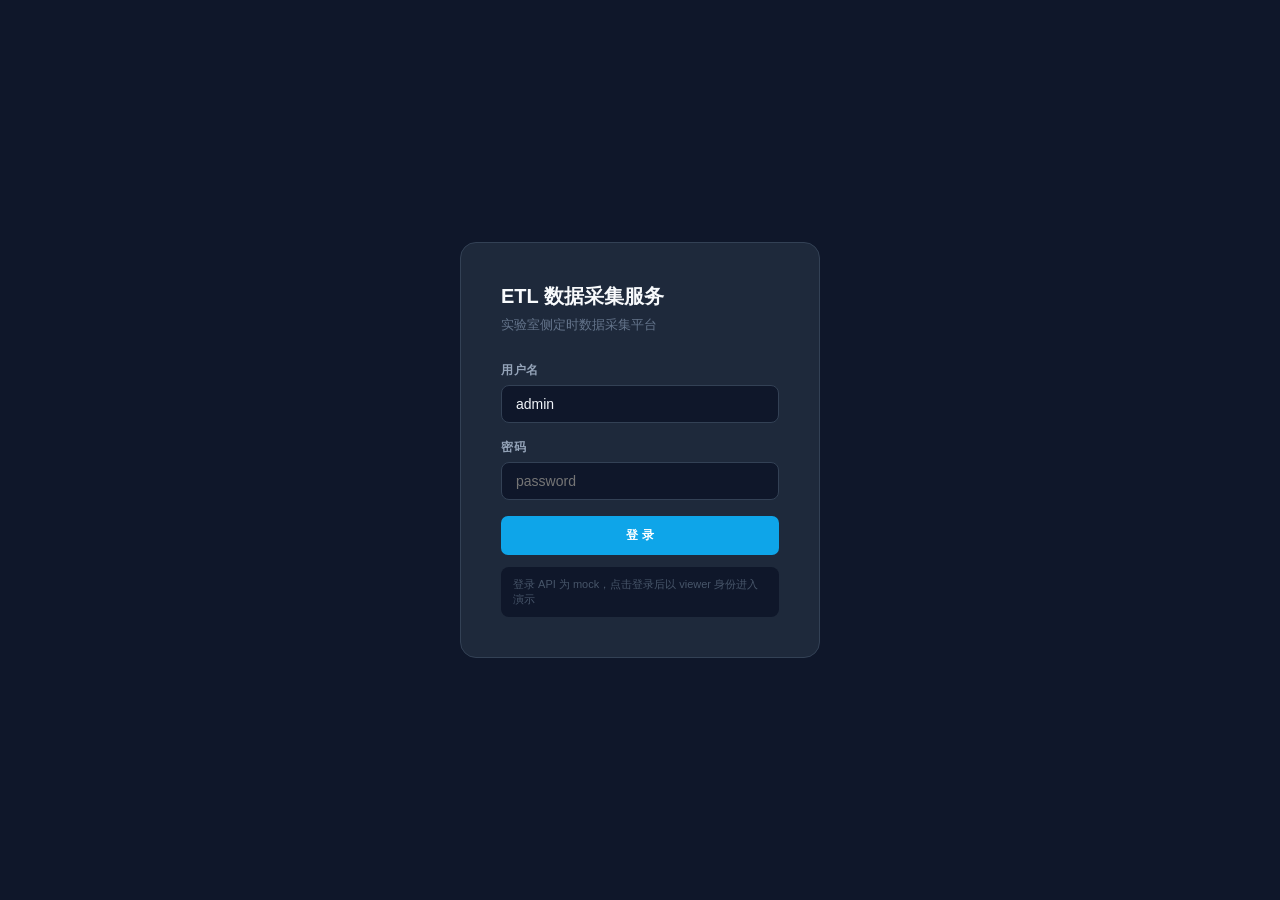
==== etl-service/src/web/static/index.html @ 06c973e4 "feat: TDCS v2.0.0 — 实验室侧定时数据采集服务 - 流式 ETL 管线 (Extract→Transform→Load) - 子进程沙箱隔离清洗代码 - 月分区自动路由 + INSE" ====
<!DOCTYPE html>
<html lang="zh-CN">
<head>
<meta charset="UTF-8"><meta name="viewport" content="width=device-width,initial-scale=1">
<title>ETL 数据采集服务</title>
<style>
*{box-sizing:border-box;margin:0;padding:0}
body{font-family:-apple-system,BlinkMacSystemFont,"Segoe UI",sans-serif;background:#0f172a;color:#e2e8f0;min-height:100vh}
.sidebar{position:fixed;left:0;top:0;bottom:0;width:220px;background:#1e293b;border-right:1px solid #334155;display:flex;flex-direction:column}
.logo{padding:24px 20px 20px;border-bottom:1px solid #334155}
.logo h1{font-size:14px;font-weight:700;color:#f8fafc;line-height:1.4}
.logo p{font-size:11px;color:#64748b;margin-top:3px}
nav{flex:1;padding:12px 0}
nav a{display:flex;align-items:center;gap:10px;padding:10px 20px;font-size:13px;color:#94a3b8;cursor:pointer;transition:all .15s;text-decoration:none;border-left:3px solid transparent}
nav a:hover{color:#f1f5f9;background:#334155}
nav a.active{color:#38bdf8;background:#0f172a;border-left-color:#38bdf8}
.user-info{padding:16px 20px;border-top:1px solid #334155;font-size:12px;color:#64748b}
.user-info strong{color:#94a3b8;display:block}
.main{margin-left:220px;padding:32px}
.page{display:none}.page.active{display:block}
h2{font-size:20px;font-weight:700;color:#f8fafc;margin-bottom:24px}
.card{background:#1e293b;border:1px solid #334155;border-radius:12px;padding:24px;margin-bottom:20px}
.card h3{font-size:12px;font-weight:600;color:#64748b;text-transform:uppercase;letter-spacing:.5px;margin-bottom:16px}
.kpi-row{display:grid;grid-template-columns:repeat(4,1fr);gap:16px;margin-bottom:24px}
.kpi{background:#1e293b;border:1px solid #334155;border-radius:10px;padding:20px;text-align:center}
.kpi .v{font-size:28px;font-weight:800;line-height:1}
.kpi .l{font-size:11px;color:#64748b;margin-top:6px;text-transform:uppercase;letter-spacing:.5px}
.kpi.green .v{color:#34d399}.kpi.blue .v{color:#38bdf8}.kpi.amber .v{color:#fbbf24}.kpi.red .v{color:#f87171}
.badge{display:inline-flex;align-items:center;padding:3px 10px;border-radius:20px;font-size:11px;font-weight:600}
.badge-success{background:#064e3b;color:#34d399}.badge-failed{background:#450a0a;color:#f87171}
.badge-processing{background:#1e3a5f;color:#38bdf8}.badge-pending{background:#1c1917;color:#a8a29e}
table{width:100%;border-collapse:collapse;font-size:13px}
th{text-align:left;padding:10px 14px;color:#64748b;font-size:11px;text-transform:uppercase;letter-spacing:.5px;border-bottom:1px solid #334155}
td{padding:12px 14px;border-bottom:1px solid #1e293b;color:#cbd5e1}
tr:hover td{background:#243044}
.btn{display:inline-flex;align-items:center;gap:6px;padding:7px 14px;border-radius:7px;font-size:12px;font-weight:600;cursor:pointer;border:none;transition:all .15s}
.btn-primary{background:#0ea5e9;color:#fff}.btn-primary:hover{background:#0284c7}
.btn-success{background:#059669;color:#fff}.btn-success:hover{background:#047857}
.btn-warning{background:#d97706;color:#fff}.btn-warning:hover{background:#b45309}
.btn-ghost{background:#334155;color:#94a3b8}.btn-ghost:hover{background:#475569;color:#f1f5f9}
.btn:disabled{opacity:.4;cursor:not-allowed}
.login-wrap{display:flex;align-items:center;justify-content:center;min-height:100vh}
.login-box{background:#1e293b;border:1px solid #334155;border-radius:16px;padding:40px;width:360px}
.login-box h1{font-size:20px;font-weight:700;color:#f8fafc;margin-bottom:6px}
.login-box p{font-size:13px;color:#64748b;margin-bottom:28px}
.field{margin-bottom:16px}
.field label{display:block;font-size:12px;font-weight:600;color:#94a3b8;margin-bottom:6px;text-transform:uppercase;letter-spacing:.5px}
.field input{width:100%;background:#0f172a;border:1px solid #334155;border-radius:8px;padding:10px 14px;color:#f1f5f9;font-size:14px;outline:none;transition:border .15s}
.field input:focus{border-color:#38bdf8}
.toast{position:fixed;bottom:24px;right:24px;background:#1e293b;border:1px solid #334155;border-radius:10px;padding:14px 20px;font-size:13px;color:#f1f5f9;box-shadow:0 8px 32px rgba(0,0,0,.4);transform:translateY(80px);opacity:0;transition:all .3s;z-index:999}
.toast.show{transform:translateY(0);opacity:1}
.toast.ok{border-color:#059669;color:#34d399}.toast.err-t{border-color:#dc2626;color:#f87171}
.dot{width:8px;height:8px;border-radius:50%;display:inline-block;margin-right:6px}
.dot-green{background:#34d399}.dot-red{background:#f87171}
.empty{text-align:center;padding:40px;color:#475569;font-size:13px}
.mi{background:#0f172a;border-radius:8px;padding:14px 16px;display:flex;justify-content:space-between;align-items:center;margin-bottom:8px}
.mi .mk{font-size:12px;color:#64748b}.mi .mv{font-size:14px;font-weight:700;color:#38bdf8}
#app{display:none}
select{background:#0f172a;border:1px solid #334155;color:#e2e8f0;padding:8px 12px;border-radius:7px;font-size:13px}
</style>
</head>
<body>

<div class="login-wrap" id="loginPage">
  <div class="login-box">
    <h1>ETL 数据采集服务</h1>
    <p>实验室侧定时数据采集平台</p>
    <form onsubmit="doLogin();return false;">
    <div class="field"><label>用户名</label><input id="loginUser" value="admin" autocomplete="username"></div>
    <div class="field"><label>密码</label><input id="loginPass" type="password" placeholder="password" autocomplete="current-password"></div>
    <button type="submit" class="btn btn-primary" style="width:100%;justify-content:center;padding:11px;margin-bottom:12px">登 录</button>
    </form>
    <div style="padding:10px 12px;background:#0f172a;border-radius:8px;font-size:11px;color:#475569">登录 API 为 mock，点击登录后以 viewer 身份进入演示</div>
  </div>
</div>

<div id="app">
  <div class="sidebar">
    <div class="logo"><h1>ETL 数据采集服务</h1><p>实验室侧定时采集平台</p></div>
    <nav>
      <a class="active" onclick="nav(this,'dashboard')">📊 仪表盘</a>
      <a onclick="nav(this,'tasks')">⚙️ 任务管理</a>
      <a onclick="nav(this,'files')">📁 文件状态</a>
      <a onclick="nav(this,'quality')">✅ 数据质量</a>
      <a onclick="nav(this,'metrics')">📈 监控指标</a>
      <a onclick="nav(this,'config')">🔧 系统配置</a>
    </nav>
    <div class="user-info">
      <strong id="sidebarUser">—</strong><span id="sidebarRole">—</span><br>
      <a href="#" onclick="logout()" style="color:#ef4444;font-size:11px;text-decoration:none;margin-top:6px;display:inline-block">退出登录</a>
    </div>
  </div>

  <div class="main">
    <div class="page active" id="page-dashboard">
      <h2>仪表盘</h2>
      <div class="kpi-row">
        <div class="kpi blue"><div class="v" id="kpiTasks">—</div><div class="l">任务数</div></div>
        <div class="kpi green"><div class="v" id="kpiSuccess">—</div><div class="l">成功文件</div></div>
        <div class="kpi red"><div class="v" id="kpiFailed">—</div><div class="l">失败文件</div></div>
        <div class="kpi amber"><div class="v" id="kpiRows">—</div><div class="l">总处理行数</div></div>
      </div>
      <div class="card">
        <h3>服务状态 <button class="btn btn-ghost" style="float:right;font-size:11px" onclick="loadDashboard()">↻ 刷新</button></h3>
        <div id="healthStatus" style="font-size:13px;color:#64748b">加载中...</div>
      </div>
      <div class="card">
        <h3>最近处理文件</h3>
        <table><thead><tr><th>文件名</th><th>状态</th><th>行数</th><th>耗时</th><th>时间</th></tr></thead>
        <tbody id="recentFiles"><tr><td colspan="5" class="empty">加载中...</td></tr></tbody></table>
      </div>
    </div>

    <div class="page" id="page-tasks">
      <h2>任务管理 <button class="btn btn-ghost" style="float:right;font-size:11px;margin-top:4px" onclick="loadTasks()">↻ 刷新</button></h2>
      <div id="taskList" class="card"><div class="empty">加载中...</div></div>
    </div>

    <div class="page" id="page-files">
      <h2>文件处理状态</h2>
      <div class="card" style="margin-bottom:16px;padding:16px">
        <div style="display:flex;gap:10px;align-items:center">
          <select id="fileStatusFilter" onchange="loadFiles()">
            <option value="">全部状态</option>
            <option value="SUCCESS">SUCCESS</option>
            <option value="FAILED">FAILED</option>
            <option value="PROCESSING">PROCESSING</option>
            <option value="PENDING">PENDING</option>
          </select>
          <button class="btn btn-ghost" onclick="loadFiles()">↻ 刷新</button>
        </div>
      </div>
      <div class="card">
        <table><thead><tr><th>文件名</th><th>任务</th><th>状态</th><th>行数</th><th>重试</th><th>错误类型</th><th>操作</th></tr></thead>
        <tbody id="fileTable"><tr><td colspan="7" class="empty">加载中...</td></tr></tbody></table>
      </div>
    </div>

    <div class="page" id="page-quality">
      <h2>数据质量</h2>
      <div class="card">
        <h3>按任务查询</h3>
        <div style="display:flex;gap:10px;margin-bottom:16px">
          <select id="qualityTaskSel" style="flex:1"></select>
          <button class="btn btn-primary" onclick="loadQuality()">查询</button>
        </div>
        <div id="qualityResult" class="empty">请选择任务后点击查询</div>
      </div>
    </div>

    <div class="page" id="page-metrics">
      <h2>监控指标 <button class="btn btn-ghost" style="float:right;font-size:11px;margin-top:4px" onclick="loadMetrics()">↻ 刷新</button></h2>
      <div class="card">
        <h3>Prometheus 原始指标</h3>
        <pre id="metricsRaw" style="font-size:11px;color:#64748b;white-space:pre-wrap;max-height:500px;overflow-y:auto;line-height:1.7">加载中...</pre>
      </div>
    </div>

    <div class="page" id="page-config">
      <h2>系统配置</h2>
      <div class="card">
        <h3>当前配置</h3>
        <div id="configInfo" style="margin-bottom:20px">加载中...</div>
        <button class="btn btn-warning" onclick="reloadConfig()" id="reloadBtn">🔄 热重载配置</button>
        <span style="font-size:11px;color:#64748b;margin-left:10px">需要 admin 权限</span>
      </div>
    </div>
  </div>
</div>

<div class="toast" id="toast"></div>

<script>
let token = localStorage.getItem('etl_token') || '';
let currentUser = JSON.parse(localStorage.getItem('etl_user') || 'null');

async function doLogin() {
  const u = document.getElementById('loginUser').value;
  const p = document.getElementById('loginPass').value;
  try {
    const r = await api('POST', '/api/v1/auth/login', {username: u, password: p});
    if (r.token) {
      token = r.token;
      const pl = JSON.parse(atob(token.split('.')[1].replace(/-/g,'+').replace(/_/g,'/')));
      currentUser = {username: pl.username, role: pl.role};
      localStorage.setItem('etl_token', token);
    }
  } catch {}
  if (!currentUser) currentUser = {username: u || 'demo', role: 'viewer'};
  localStorage.setItem('etl_user', JSON.stringify(currentUser));
  enterApp();
}

function enterApp() {
  document.getElementById('loginPage').style.display = 'none';
  document.getElementById('app').style.display = 'block';
  document.getElementById('sidebarUser').textContent = currentUser.username;
  document.getElementById('sidebarRole').textContent = currentUser.role;
  loadDashboard();
}

function logout() {
  token = ''; currentUser = null;
  localStorage.removeItem('etl_token'); localStorage.removeItem('etl_user');
  document.getElementById('app').style.display = 'none';
  document.getElementById('loginPage').style.display = 'flex';
}

async function api(method, path, body) {
  const opts = {method, headers: {'Content-Type': 'application/json'}};
  if (token) opts.headers['Authorization'] = 'Bearer ' + token;
  if (body) opts.body = JSON.stringify(body);
  const r = await fetch(path, opts);
  if (!r.ok) throw new Error(r.status);
  const ct = r.headers.get('content-type') || '';
  return ct.includes('json') ? r.json() : r.text();
}

function nav(el, page) {
  document.querySelectorAll('.page').forEach(p => p.classList.remove('active'));
  document.querySelectorAll('nav a').forEach(a => a.classList.remove('active'));
  document.getElementById('page-' + page).classList.add('active');
  el.classList.add('active');
  ({dashboard: loadDashboard, tasks: loadTasks, files: loadFiles,
    quality: loadQualityInit, metrics: loadMetrics, config: loadConfig})[page]?.();
}

function toast(msg, type) {
  const t = document.getElementById('toast');
  t.textContent = msg;
  t.className = 'toast show ' + (type === 'err' ? 'err-t' : 'ok');
  setTimeout(() => t.classList.remove('show'), 3000);
}

function badge(s) {
  const m = {SUCCESS: 'badge-success', FAILED: 'badge-failed', PROCESSING: 'badge-processing', CLAIMED: 'badge-processing'};
  return '<span class="badge ' + (m[s] || 'badge-pending') + '">' + (s || '—') + '</span>';
}

async function loadDashboard() {
  try {
    await api('GET', '/health');
    document.getElementById('healthStatus').innerHTML = '<span class="dot dot-green"></span>服务运行正常 &nbsp;·&nbsp; ' + new Date().toLocaleTimeString();
  } catch {
    document.getElementById('healthStatus').innerHTML = '<span class="dot dot-red"></span>服务不可达';
  }
  try {
    const t = await api('GET', '/api/v1/tasks');
    document.getElementById('kpiTasks').textContent = t.tasks ? t.tasks.length : '—';
  } catch {}
  try {
    const f = await api('GET', '/api/v1/files');
    const files = f.files || [];
    document.getElementById('kpiSuccess').textContent = files.filter(x => x.status === 'SUCCESS').length;
    document.getElementById('kpiFailed').textContent  = files.filter(x => x.status === 'FAILED').length;
    document.getElementById('kpiRows').textContent    = files.reduce((s, x) => s + (x.row_count || 0), 0).toLocaleString();
    const recent = files.slice().sort((a, b) => new Date(b.created_at) - new Date(a.created_at)).slice(0, 8);
    document.getElementById('recentFiles').innerHTML = recent.length
      ? recent.map(f => '<tr><td style="font-family:monospace;font-size:12px">' + f.file_name + '</td><td>' + badge(f.status) + '</td><td>' + (f.row_count || 0).toLocaleString() + '</td><td>' + (f.processing_time_ms ? f.processing_time_ms + 'ms' : '—') + '</td><td style="color:#64748b;font-size:12px">' + (f.created_at || '—') + '</td></tr>').join('')
      : '<tr><td colspan="5" class="empty">暂无数据</td></tr>';
  } catch {
    ['kpiSuccess', 'kpiFailed', 'kpiRows'].forEach(id => document.getElementById(id).textContent = '—');
  }
}

async function loadTasks() {
  try {
    const data = await api('GET', '/api/v1/tasks');
    const tasks = data.tasks || [];
    document.getElementById('taskList').innerHTML = tasks.length
      ? '<table><thead><tr><th>任务 ID</th><th>名称</th><th>状态</th><th>操作</th></tr></thead><tbody>' +
        tasks.map(t => '<tr><td style="font-family:monospace;color:#38bdf8">' + t.task_id + '</td><td>' + t.name + '</td><td>' +
          (t.enabled ? '<span class="badge badge-success">● 运行中</span>' : '<span class="badge badge-pending">⏸ 已禁用</span>') +
          '</td><td style="display:flex;gap:8px">' +
          '<button class="btn btn-warning" onclick="taskAct(\'' + t.task_id + '\',\'pause\')">暂停</button>' +
          '<button class="btn btn-success" onclick="taskAct(\'' + t.task_id + '\',\'resume\')">恢复</button>' +
          '<button class="btn btn-primary" onclick="taskAct(\'' + t.task_id + '\',\'trigger\')">立即扫描</button>' +
          '</td></tr>').join('') + '</tbody></table>'
      : '<div class="empty">暂无任务</div>';
  } catch {
    document.getElementById('taskList').innerHTML = '<div class="empty">加载失败（需要登录）</div>';
  }
}

async function taskAct(id, action) {
  try { await api('POST', '/api/v1/tasks/' + id + '/' + action); toast(action + ' → ' + id); loadTasks(); }
  catch { toast('操作失败（需要 operator 权限）', 'err'); }
}

async function loadFiles() {
  const s = document.getElementById('fileStatusFilter').value;
  try {
    const data = await api('GET', '/api/v1/files' + (s ? '?status=' + s : ''));
    const files = data.files || [];
    document.getElementById('fileTable').innerHTML = files.length
      ? files.map(f => '<tr><td style="font-family:monospace;font-size:12px">' + f.file_name + '</td><td style="color:#64748b">' + (f.task_id || '—') + '</td><td>' + badge(f.status) + '</td><td>' + (f.row_count || 0).toLocaleString() + '</td><td>' + (f.retry_count || 0) + '</td><td style="color:#f87171;font-size:11px">' + (f.error_type || '—') + '</td><td>' + (f.status === 'FAILED' ? '<button class="btn btn-ghost" onclick="retryFile(' + f.id + ')">重试</button>' : '—') + '</td></tr>').join('')
      : '<tr><td colspan="7" class="empty">暂无数据</td></tr>';
  } catch {
    document.getElementById('fileTable').innerHTML = '<tr><td colspan="7" class="empty">加载失败</td></tr>';
  }
}

async function retryFile(id) {
  try { await api('POST', '/api/v1/files/' + id + '/retry'); toast('已提交重试'); loadFiles(); }
  catch { toast('重试失败（需要 operator 权限）', 'err'); }
}

async function loadQualityInit() {
  try {
    const data = await api('GET', '/api/v1/tasks');
    document.getElementById('qualityTaskSel').innerHTML =
      (data.tasks || []).map(t => '<option value="' + t.task_id + '">' + t.name + ' (' + t.task_id + ')</option>').join('');
  } catch {}
}

async function loadQuality() {
  const id = document.getElementById('qualityTaskSel').value;
  if (!id) return;
  try {
    const data = await api('GET', '/api/v1/quality/' + id);
    const reports = data.reports || [];
    document.getElementById('qualityResult').innerHTML = reports.length
      ? '<table><thead><tr><th>时间</th><th>总行数</th><th>有效行</th><th>错误行</th><th>质量评分</th></tr></thead><tbody>' +
        reports.map(r => '<tr><td>' + (r.batch_time || '—') + '</td><td>' + (r.total_rows || 0) + '</td><td style="color:#34d399">' + (r.valid_rows || 0) + '</td><td style="color:#f87171">' + (r.error_rows || 0) + '</td><td><strong style="color:' + ((r.quality_score || 0) >= 80 ? '#34d399' : '#f87171') + '">' + (r.quality_score || '—') + '</strong></td></tr>').join('') +
        '</tbody></table>'
      : '<div class="empty">暂无质量报告</div>';
  } catch {
    document.getElementById('qualityResult').innerHTML = '<div class="empty">加载失败</div>';
  }
}

async function loadMetrics() {
  try {
    const text = await api('GET', '/metrics');
    document.getElementById('metricsRaw').textContent = text;
  } catch { document.getElementById('metricsRaw').textContent = '加载失败'; }
}

async function loadConfig() {
  try {
    const data = await api('GET', '/api/v1/config/');
    document.getElementById('configInfo').innerHTML =
      Object.entries(data).map(([k, v]) => '<div class="mi"><span class="mk">' + k + '</span><span class="mv">' + v + '</span></div>').join('');
  } catch { document.getElementById('configInfo').innerHTML = '<div class="empty">加载失败（需要登录）</div>'; }
}

async function reloadConfig() {
  const btn = document.getElementById('reloadBtn');
  btn.disabled = true; btn.textContent = '重载中...';
  try { await api('PUT', '/api/v1/config/reload'); toast('配置热重载成功'); loadConfig(); }
  catch { toast('热重载失败（需要 admin 权限）', 'err'); }
  finally { btn.disabled = false; btn.textContent = '🔄 热重载配置'; }
}

if (currentUser) enterApp();
</script>
</body>
</html>
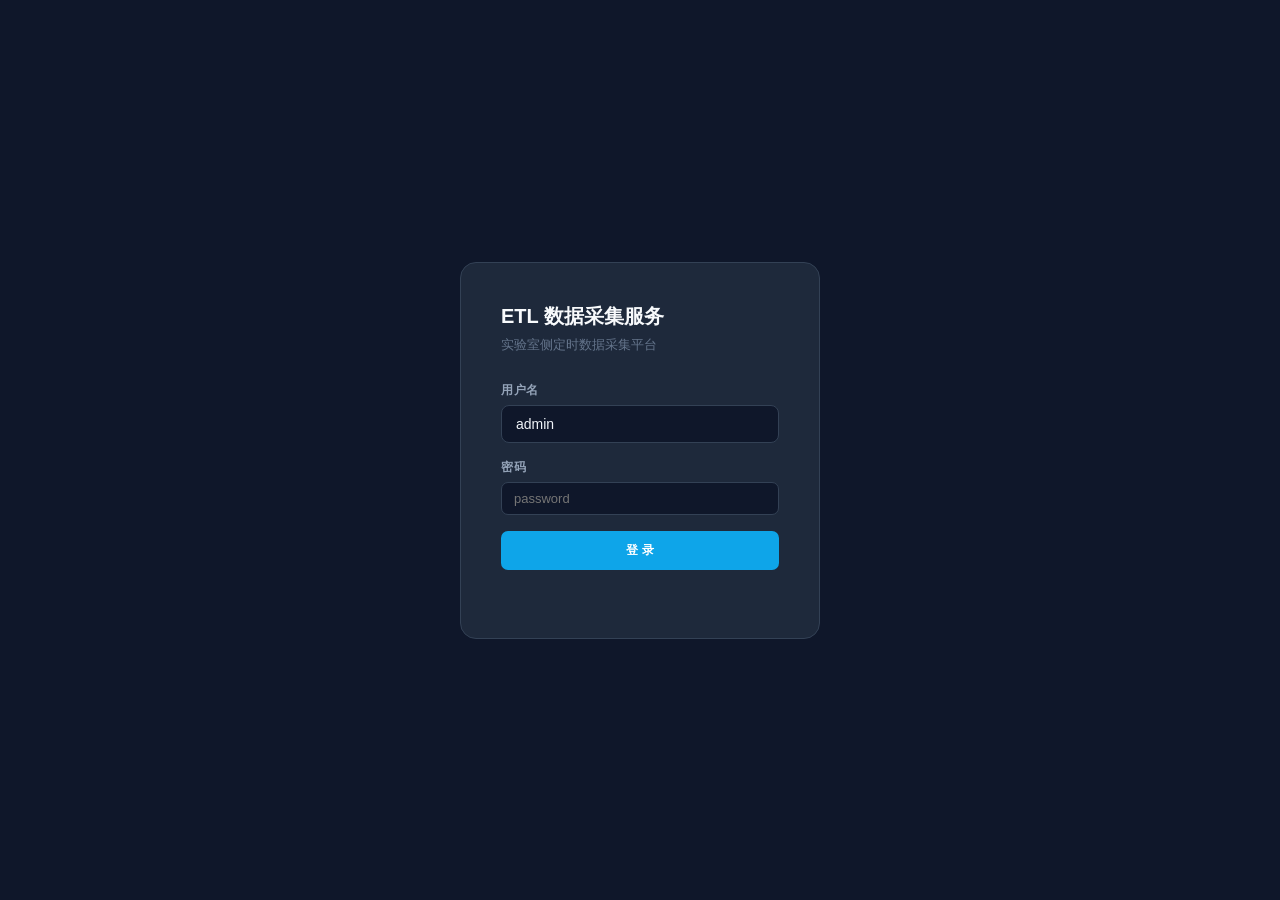
==== commit d6ad948c: "feat: 补全所有缺失功能 P0/P1/P2 P0 空壳修复： - users.py: 用户列表/删除实际操作 DB - quality.py: 从 data_quality_log 读取真实质量数" ====
--- a/etl-service/src/web/static/index.html
+++ b/etl-service/src/web/static/index.html
@@ -6,7 +6,7 @@
 <style>
 *{box-sizing:border-box;margin:0;padding:0}
 body{font-family:-apple-system,BlinkMacSystemFont,"Segoe UI",sans-serif;background:#0f172a;color:#e2e8f0;min-height:100vh}
-.sidebar{position:fixed;left:0;top:0;bottom:0;width:220px;background:#1e293b;border-right:1px solid #334155;display:flex;flex-direction:column}
+.sidebar{position:fixed;left:0;top:0;bottom:0;width:220px;background:#1e293b;border-right:1px solid #334155;display:flex;flex-direction:column;overflow-y:auto}
 .logo{padding:24px 20px 20px;border-bottom:1px solid #334155}
 .logo h1{font-size:14px;font-weight:700;color:#f8fafc;line-height:1.4}
 .logo p{font-size:11px;color:#64748b;margin-top:3px}
@@ -14,6 +14,7 @@
 nav a{display:flex;align-items:center;gap:10px;padding:10px 20px;font-size:13px;color:#94a3b8;cursor:pointer;transition:all .15s;text-decoration:none;border-left:3px solid transparent}
 nav a:hover{color:#f1f5f9;background:#334155}
 nav a.active{color:#38bdf8;background:#0f172a;border-left-color:#38bdf8}
+.nav-section{padding:6px 20px 2px;font-size:10px;color:#475569;text-transform:uppercase;letter-spacing:.8px;margin-top:8px}
 .user-info{padding:16px 20px;border-top:1px solid #334155;font-size:12px;color:#64748b}
 .user-info strong{color:#94a3b8;display:block}
 .main{margin-left:220px;padding:32px}
@@ -25,10 +26,11 @@
 .kpi{background:#1e293b;border:1px solid #334155;border-radius:10px;padding:20px;text-align:center}
 .kpi .v{font-size:28px;font-weight:800;line-height:1}
 .kpi .l{font-size:11px;color:#64748b;margin-top:6px;text-transform:uppercase;letter-spacing:.5px}
-.kpi.green .v{color:#34d399}.kpi.blue .v{color:#38bdf8}.kpi.amber .v{color:#fbbf24}.kpi.red .v{color:#f87171}
+.kpi.green .v{color:#34d399}.kpi.blue .v{color:#38bdf8}.kpi.amber .v{color:#fbbf24}.kpi.red .v{color:#f87171}.kpi.purple .v{color:#a78bfa}
 .badge{display:inline-flex;align-items:center;padding:3px 10px;border-radius:20px;font-size:11px;font-weight:600}
 .badge-success{background:#064e3b;color:#34d399}.badge-failed{background:#450a0a;color:#f87171}
 .badge-processing{background:#1e3a5f;color:#38bdf8}.badge-pending{background:#1c1917;color:#a8a29e}
+.badge-admin{background:#3b0764;color:#c084fc}.badge-operator{background:#172554;color:#60a5fa}.badge-viewer{background:#1c1917;color:#a8a29e}
 table{width:100%;border-collapse:collapse;font-size:13px}
 th{text-align:left;padding:10px 14px;color:#64748b;font-size:11px;text-transform:uppercase;letter-spacing:.5px;border-bottom:1px solid #334155}
 td{padding:12px 14px;border-bottom:1px solid #1e293b;color:#cbd5e1}
@@ -37,6 +39,7 @@
 .btn-primary{background:#0ea5e9;color:#fff}.btn-primary:hover{background:#0284c7}
 .btn-success{background:#059669;color:#fff}.btn-success:hover{background:#047857}
 .btn-warning{background:#d97706;color:#fff}.btn-warning:hover{background:#b45309}
+.btn-danger{background:#dc2626;color:#fff}.btn-danger:hover{background:#b91c1c}
 .btn-ghost{background:#334155;color:#94a3b8}.btn-ghost:hover{background:#475569;color:#f1f5f9}
 .btn:disabled{opacity:.4;cursor:not-allowed}
 .login-wrap{display:flex;align-items:center;justify-content:center;min-height:100vh}
@@ -45,22 +48,32 @@
 .login-box p{font-size:13px;color:#64748b;margin-bottom:28px}
 .field{margin-bottom:16px}
 .field label{display:block;font-size:12px;font-weight:600;color:#94a3b8;margin-bottom:6px;text-transform:uppercase;letter-spacing:.5px}
-.field input{width:100%;background:#0f172a;border:1px solid #334155;border-radius:8px;padding:10px 14px;color:#f1f5f9;font-size:14px;outline:none;transition:border .15s}
-.field input:focus{border-color:#38bdf8}
+.field input,.field select{width:100%;background:#0f172a;border:1px solid #334155;border-radius:8px;padding:10px 14px;color:#f1f5f9;font-size:14px;outline:none;transition:border .15s}
+.field input:focus,.field select:focus{border-color:#38bdf8}
+.modal-overlay{display:none;position:fixed;inset:0;background:rgba(0,0,0,.6);z-index:100;align-items:center;justify-content:center}
+.modal-overlay.show{display:flex}
+.modal{background:#1e293b;border:1px solid #334155;border-radius:14px;padding:32px;width:440px;max-width:95vw}
+.modal h3{font-size:16px;font-weight:700;color:#f8fafc;margin-bottom:20px}
+.modal-actions{display:flex;gap:10px;justify-content:flex-end;margin-top:24px}
 .toast{position:fixed;bottom:24px;right:24px;background:#1e293b;border:1px solid #334155;border-radius:10px;padding:14px 20px;font-size:13px;color:#f1f5f9;box-shadow:0 8px 32px rgba(0,0,0,.4);transform:translateY(80px);opacity:0;transition:all .3s;z-index:999}
 .toast.show{transform:translateY(0);opacity:1}
 .toast.ok{border-color:#059669;color:#34d399}.toast.err-t{border-color:#dc2626;color:#f87171}
 .dot{width:8px;height:8px;border-radius:50%;display:inline-block;margin-right:6px}
-.dot-green{background:#34d399}.dot-red{background:#f87171}
+.dot-green{background:#34d399}.dot-red{background:#f87171}.dot-amber{background:#fbbf24}
 .empty{text-align:center;padding:40px;color:#475569;font-size:13px}
-.mi{background:#0f172a;border-radius:8px;padding:14px 16px;display:flex;justify-content:space-between;align-items:center;margin-bottom:8px}
-.mi .mk{font-size:12px;color:#64748b}.mi .mv{font-size:14px;font-weight:700;color:#38bdf8}
+.mi{background:#0f172a;border-radius:8px;padding:12px 16px;display:flex;justify-content:space-between;align-items:center;margin-bottom:8px}
+.mi .mk{font-size:12px;color:#64748b}.mi .mv{font-size:13px;font-weight:700;color:#38bdf8;font-family:monospace}
 #app{display:none}
 select{background:#0f172a;border:1px solid #334155;color:#e2e8f0;padding:8px 12px;border-radius:7px;font-size:13px}
+input[type=text],input[type=password]{background:#0f172a;border:1px solid #334155;color:#e2e8f0;padding:8px 12px;border-radius:7px;font-size:13px}
+.score-high{color:#34d399;font-weight:700}.score-mid{color:#fbbf24;font-weight:700}.score-low{color:#f87171;font-weight:700}
+.tag{display:inline-flex;padding:2px 8px;border-radius:4px;font-size:11px;background:#334155;color:#94a3b8;margin:1px}
+.toolbar{display:flex;gap:10px;align-items:center;flex-wrap:wrap;margin-bottom:16px}
 </style>
 </head>
 <body>
 
+<!-- ── 登录页 ── -->
 <div class="login-wrap" id="loginPage">
   <div class="login-box">
     <h1>ETL 数据采集服务</h1>
@@ -70,56 +83,78 @@
     <div class="field"><label>密码</label><input id="loginPass" type="password" placeholder="password" autocomplete="current-password"></div>
     <button type="submit" class="btn btn-primary" style="width:100%;justify-content:center;padding:11px;margin-bottom:12px">登 录</button>
     </form>
-    <div style="padding:10px 12px;background:#0f172a;border-radius:8px;font-size:11px;color:#475569">登录 API 为 mock，点击登录后以 viewer 身份进入演示</div>
+    <div id="loginErr" style="color:#f87171;font-size:12px;min-height:16px;text-align:center"></div>
   </div>
 </div>
 
+<!-- ── 主应用 ── -->
 <div id="app">
   <div class="sidebar">
     <div class="logo"><h1>ETL 数据采集服务</h1><p>实验室侧定时采集平台</p></div>
     <nav>
+      <div class="nav-section">监控</div>
       <a class="active" onclick="nav(this,'dashboard')">📊 仪表盘</a>
+      <a onclick="nav(this,'quality')">✅ 数据质量</a>
+      <a onclick="nav(this,'metrics')">📈 监控指标</a>
+      <div class="nav-section">管理</div>
       <a onclick="nav(this,'tasks')">⚙️ 任务管理</a>
       <a onclick="nav(this,'files')">📁 文件状态</a>
-      <a onclick="nav(this,'quality')">✅ 数据质量</a>
-      <a onclick="nav(this,'metrics')">📈 监控指标</a>
+      <a onclick="nav(this,'monthly')">🗂️ 月表管理</a>
+      <div class="nav-section">工具</div>
+      <a onclick="nav(this,'cleaner')">🧹 清洗工作台</a>
+      <div class="nav-section">系统</div>
       <a onclick="nav(this,'config')">🔧 系统配置</a>
+      <a onclick="nav(this,'users')" id="navUsers" style="display:none">👥 用户管理</a>
+      <a onclick="nav(this,'audit')" id="navAudit" style="display:none">📋 审计日志</a>
     </nav>
     <div class="user-info">
-      <strong id="sidebarUser">—</strong><span id="sidebarRole">—</span><br>
-      <a href="#" onclick="logout()" style="color:#ef4444;font-size:11px;text-decoration:none;margin-top:6px;display:inline-block">退出登录</a>
+      <strong id="sidebarUser">—</strong>
+      <span id="sidebarRole">—</span><br>
+      <a href="#" onclick="openPwdModal()" style="color:#60a5fa;font-size:11px;text-decoration:none;margin-top:6px;display:inline-block">修改密码</a>
+      &nbsp;·&nbsp;
+      <a href="#" onclick="logout()" style="color:#ef4444;font-size:11px;text-decoration:none">退出</a>
     </div>
   </div>
 
   <div class="main">
+
+    <!-- 仪表盘 -->
     <div class="page active" id="page-dashboard">
-      <h2>仪表盘</h2>
+      <h2>仪表盘 <button class="btn btn-ghost" style="float:right;font-size:11px;margin-top:4px" onclick="loadDashboard()">↻ 刷新</button></h2>
       <div class="kpi-row">
-        <div class="kpi blue"><div class="v" id="kpiTasks">—</div><div class="l">任务数</div></div>
+        <div class="kpi blue"><div class="v" id="kpiTasks">—</div><div class="l">启用任务</div></div>
         <div class="kpi green"><div class="v" id="kpiSuccess">—</div><div class="l">成功文件</div></div>
         <div class="kpi red"><div class="v" id="kpiFailed">—</div><div class="l">失败文件</div></div>
-        <div class="kpi amber"><div class="v" id="kpiRows">—</div><div class="l">总处理行数</div></div>
-      </div>
-      <div class="card">
-        <h3>服务状态 <button class="btn btn-ghost" style="float:right;font-size:11px" onclick="loadDashboard()">↻ 刷新</button></h3>
-        <div id="healthStatus" style="font-size:13px;color:#64748b">加载中...</div>
+        <div class="kpi amber"><div class="v" id="kpiRows">—</div><div class="l">成功行数</div></div>
+      </div>
+      <div style="display:grid;grid-template-columns:1fr 1fr;gap:20px;margin-bottom:20px">
+        <div class="card">
+          <h3>服务状态</h3>
+          <div id="healthStatus" style="font-size:13px;color:#64748b">加载中...</div>
+        </div>
+        <div class="card">
+          <h3>队列 / Worker</h3>
+          <div id="workerStatus" style="font-size:13px;color:#64748b">加载中...</div>
+        </div>
       </div>
       <div class="card">
         <h3>最近处理文件</h3>
-        <table><thead><tr><th>文件名</th><th>状态</th><th>行数</th><th>耗时</th><th>时间</th></tr></thead>
-        <tbody id="recentFiles"><tr><td colspan="5" class="empty">加载中...</td></tr></tbody></table>
-      </div>
-    </div>
-
+        <table><thead><tr><th>文件名</th><th>任务</th><th>状态</th><th>行数</th><th>耗时</th><th>时间</th></tr></thead>
+        <tbody id="recentFiles"><tr><td colspan="6" class="empty">加载中...</td></tr></tbody></table>
+      </div>
+    </div>
+
+    <!-- 任务管理 -->
     <div class="page" id="page-tasks">
       <h2>任务管理 <button class="btn btn-ghost" style="float:right;font-size:11px;margin-top:4px" onclick="loadTasks()">↻ 刷新</button></h2>
       <div id="taskList" class="card"><div class="empty">加载中...</div></div>
     </div>
 
+    <!-- 文件状态 -->
     <div class="page" id="page-files">
       <h2>文件处理状态</h2>
       <div class="card" style="margin-bottom:16px;padding:16px">
-        <div style="display:flex;gap:10px;align-items:center">
+        <div class="toolbar">
           <select id="fileStatusFilter" onchange="loadFiles()">
             <option value="">全部状态</option>
             <option value="SUCCESS">SUCCESS</option>
@@ -127,15 +162,18 @@
             <option value="PROCESSING">PROCESSING</option>
             <option value="PENDING">PENDING</option>
           </select>
+          <select id="fileTaskFilter" onchange="loadFiles()"><option value="">全部任务</option></select>
           <button class="btn btn-ghost" onclick="loadFiles()">↻ 刷新</button>
         </div>
       </div>
       <div class="card">
-        <table><thead><tr><th>文件名</th><th>任务</th><th>状态</th><th>行数</th><th>重试</th><th>错误类型</th><th>操作</th></tr></thead>
-        <tbody id="fileTable"><tr><td colspan="7" class="empty">加载中...</td></tr></tbody></table>
-      </div>
-    </div>
-
+        <table><thead><tr><th>文件名</th><th>任务</th><th>状态</th><th>行数</th><th>重试</th><th>错误类型</th><th>时间</th><th>操作</th></tr></thead>
+        <tbody id="fileTable"><tr><td colspan="8" class="empty">加载中...</td></tr></tbody></table>
+        <div id="filePager" style="margin-top:16px;display:flex;gap:8px;justify-content:flex-end;align-items:center;font-size:12px;color:#64748b"></div>
+      </div>
+    </div>
+
+    <!-- 数据质量 -->
     <div class="page" id="page-quality">
       <h2>数据质量</h2>
       <div class="card">
@@ -143,11 +181,13 @@
         <div style="display:flex;gap:10px;margin-bottom:16px">
           <select id="qualityTaskSel" style="flex:1"></select>
           <button class="btn btn-primary" onclick="loadQuality()">查询</button>
+          <button class="btn btn-ghost" onclick="loadQualityTrend()">趋势</button>
         </div>
         <div id="qualityResult" class="empty">请选择任务后点击查询</div>
       </div>
     </div>
 
+    <!-- 监控指标 -->
     <div class="page" id="page-metrics">
       <h2>监控指标 <button class="btn btn-ghost" style="float:right;font-size:11px;margin-top:4px" onclick="loadMetrics()">↻ 刷新</button></h2>
       <div class="card">
@@ -156,15 +196,184 @@
       </div>
     </div>
 
+    <!-- 月表管理 -->
+    <div class="page" id="page-monthly">
+      <h2>月表管理</h2>
+      <div class="card" style="margin-bottom:16px;padding:16px">
+        <div class="toolbar">
+          <select id="monthlyTaskFilter" onchange="loadMonthly()"><option value="">全部任务</option></select>
+          <button class="btn btn-ghost" onclick="loadMonthly()">↻ 刷新</button>
+          <button class="btn btn-warning" id="monthlyRunBtn" onclick="runMonthlyLifecycle()">▶ 手动触发生命周期</button>
+          <span style="font-size:11px;color:#475569">需要 admin 权限</span>
+        </div>
+      </div>
+      <div class="card">
+        <table><thead><tr><th>表名</th><th>任务</th><th>年月</th><th>状态</th><th>行数</th><th>创建时间</th><th>归档时间</th></tr></thead>
+        <tbody id="monthlyTable"><tr><td colspan="7" class="empty">加载中...</td></tr></tbody></table>
+      </div>
+    </div>
+
+    <!-- 系统配置 -->
     <div class="page" id="page-config">
       <h2>系统配置</h2>
       <div class="card">
-        <h3>当前配置</h3>
+        <h3>运行时配置</h3>
         <div id="configInfo" style="margin-bottom:20px">加载中...</div>
         <button class="btn btn-warning" onclick="reloadConfig()" id="reloadBtn">🔄 热重载配置</button>
         <span style="font-size:11px;color:#64748b;margin-left:10px">需要 admin 权限</span>
       </div>
     </div>
+
+    <!-- 用户管理 (admin only) -->
+    <div class="page" id="page-users">
+      <h2>用户管理
+        <button class="btn btn-primary" style="float:right;margin-top:-4px" onclick="openCreateUser()">+ 新建用户</button>
+      </h2>
+      <div class="card">
+        <table><thead><tr><th>ID</th><th>用户名</th><th>角色</th><th>状态</th><th>最后登录</th><th>创建时间</th><th>操作</th></tr></thead>
+        <tbody id="userTable"><tr><td colspan="7" class="empty">加载中...</td></tr></tbody></table>
+      </div>
+    </div>
+
+    <!-- 审计日志 (admin only) -->
+    <div class="page" id="page-audit">
+      <h2>审计日志</h2>
+      <div class="card" style="margin-bottom:16px;padding:16px">
+        <div class="toolbar">
+          <input type="text" id="auditUser" placeholder="用户名" style="width:140px">
+          <input type="text" id="auditAction" placeholder="操作关键词" style="width:160px">
+          <button class="btn btn-primary" onclick="loadAudit(1)">查询</button>
+          <button class="btn btn-ghost" onclick="document.getElementById('auditUser').value='';document.getElementById('auditAction').value='';loadAudit(1)">清空</button>
+        </div>
+      </div>
+      <div class="card">
+        <table><thead><tr><th>时间</th><th>用户</th><th>IP</th><th>操作</th><th>目标</th><th>详情</th></tr></thead>
+        <tbody id="auditTable"><tr><td colspan="6" class="empty">加载中...</td></tr></tbody></table>
+        <div id="auditPager" style="margin-top:16px;display:flex;gap:8px;justify-content:flex-end;align-items:center;font-size:12px;color:#64748b"></div>
+      </div>
+    </div>
+
+    <!-- 清洗工作台 -->
+    <div class="page" id="page-cleaner">
+      <h2>🧹 清洗工作台
+        <button class="btn btn-ghost" style="float:right;font-size:11px;margin-top:4px" onclick="loadCleanerTemplates()">↻ 刷新模板</button>
+      </h2>
+      <div style="display:grid;grid-template-columns:1fr 1fr;gap:20px;margin-bottom:20px">
+        <div>
+          <div class="card" style="margin-bottom:16px">
+            <h3>① 上传数据文件</h3>
+            <div id="dropZone" onclick="document.getElementById('cleanerFile').click()"
+              style="border:2px dashed #334155;border-radius:10px;padding:32px;text-align:center;cursor:pointer;transition:border .2s;margin-bottom:12px"
+              ondragover="event.preventDefault();this.style.borderColor='#38bdf8'"
+              ondragleave="this.style.borderColor='#334155'"
+              ondrop="handleFileDrop(event)">
+              <div style="font-size:28px;margin-bottom:8px">📂</div>
+              <div style="color:#94a3b8;font-size:13px">点击或拖拽上传 CSV / Excel</div>
+              <div style="color:#475569;font-size:11px;margin-top:4px">最大 20MB</div>
+            </div>
+            <input type="file" id="cleanerFile" accept=".csv,.xlsx,.xls" style="display:none" onchange="onFileSelected(this)">
+            <div id="fileInfo" style="font-size:12px;color:#64748b;min-height:18px"></div>
+          </div>
+          <div class="card">
+            <h3>② 选择清洗模板 <span id="templateCount" style="font-weight:400;color:#475569;text-transform:none;letter-spacing:0"></span></h3>
+            <select id="templateSelect" style="width:100%;margin-bottom:12px" onchange="onTemplateSelected()">
+              <option value="">— 请选择模板 —</option>
+            </select>
+            <div id="templateDesc" style="font-size:12px;color:#64748b;min-height:32px;padding:8px 0"></div>
+            <button class="btn btn-primary" style="width:100%;justify-content:center;padding:11px;font-size:14px"
+              id="runBtn" onclick="runCleaner()" disabled>▶ 运行清洗</button>
+          </div>
+        </div>
+        <div class="card" style="display:flex;flex-direction:column">
+          <h3>模板详情
+            <button id="srcToggleBtn" class="btn btn-ghost" style="float:right;font-size:11px" onclick="toggleSource()" disabled>查看源码</button>
+          </h3>
+          <div id="templateDetail" style="flex:1;font-size:13px;color:#64748b">请在左侧选择模板</div>
+          <pre id="templateSource" style="display:none;font-size:11px;color:#94a3b8;background:#0f172a;border-radius:8px;padding:14px;overflow:auto;max-height:320px;line-height:1.6"></pre>
+        </div>
+      </div>
+      <div id="cleanerResult" style="display:none">
+        <div class="card" style="margin-bottom:0">
+          <h3>③ 清洗结果
+            <button id="downloadBtn" class="btn btn-success" style="float:right;font-size:11px" onclick="downloadResult()" disabled>⬇ 下载完整 CSV</button>
+          </h3>
+          <div id="resultSummary" style="display:flex;gap:24px;margin-bottom:16px;flex-wrap:wrap"></div>
+          <div style="overflow-x:auto">
+            <table id="previewTable" style="min-width:600px">
+              <thead id="previewHead"></thead>
+              <tbody id="previewBody"></tbody>
+            </table>
+          </div>
+          <div id="previewNote" style="font-size:11px;color:#475569;margin-top:10px;text-align:right"></div>
+        </div>
+      </div>
+    </div>
+
+  </div><!-- .main -->
+</div><!-- #app -->
+
+<!-- ── 弹窗：修改密码 ── -->
+<div class="modal-overlay" id="pwdModal">
+  <div class="modal">
+    <h3>修改密码</h3>
+    <div class="field"><label>旧密码</label><input type="password" id="pwdOld" placeholder="当前密码"></div>
+    <div class="field"><label>新密码</label><input type="password" id="pwdNew" placeholder="至少 6 位"></div>
+    <div class="field"><label>确认新密码</label><input type="password" id="pwdConfirm" placeholder="再次输入新密码"></div>
+    <div class="modal-actions">
+      <button class="btn btn-ghost" onclick="closeModal('pwdModal')">取消</button>
+      <button class="btn btn-primary" onclick="submitPwd()">确认修改</button>
+    </div>
+  </div>
+</div>
+
+<!-- ── 弹窗：创建用户 ── -->
+<div class="modal-overlay" id="createUserModal">
+  <div class="modal">
+    <h3>创建用户</h3>
+    <div class="field"><label>用户名</label><input type="text" id="newUsername" placeholder="3-50 字符"></div>
+    <div class="field"><label>密码</label><input type="password" id="newPassword" placeholder="至少 6 位"></div>
+    <div class="field"><label>角色</label>
+      <select id="newRole" style="width:100%;padding:10px 14px;font-size:14px">
+        <option value="viewer">viewer — 只读</option>
+        <option value="operator">operator — 操作</option>
+        <option value="admin">admin — 管理员</option>
+      </select>
+    </div>
+    <div class="modal-actions">
+      <button class="btn btn-ghost" onclick="closeModal('createUserModal')">取消</button>
+      <button class="btn btn-primary" onclick="submitCreateUser()">创建</button>
+    </div>
+  </div>
+</div>
+
+<!-- ── 弹窗：修改角色 ── -->
+<div class="modal-overlay" id="roleModal">
+  <div class="modal">
+    <h3>修改角色</h3>
+    <div style="margin-bottom:16px;color:#94a3b8;font-size:13px">用户：<strong id="roleModalUser" style="color:#38bdf8"></strong></div>
+    <input type="hidden" id="roleModalId">
+    <div class="field"><label>新角色</label>
+      <select id="roleModalRole" style="width:100%;padding:10px 14px;font-size:14px">
+        <option value="viewer">viewer — 只读</option>
+        <option value="operator">operator — 操作</option>
+        <option value="admin">admin — 管理员</option>
+      </select>
+    </div>
+    <div class="modal-actions">
+      <button class="btn btn-ghost" onclick="closeModal('roleModal')">取消</button>
+      <button class="btn btn-primary" onclick="submitChangeRole()">确认</button>
+    </div>
+  </div>
+</div>
+
+<!-- ── 文件详情弹窗 ── -->
+<div class="modal-overlay" id="fileDetailModal">
+  <div class="modal" style="width:560px">
+    <h3>文件详情</h3>
+    <div id="fileDetailContent" style="font-size:13px"></div>
+    <div class="modal-actions">
+      <button class="btn btn-ghost" onclick="closeModal('fileDetailModal')">关闭</button>
+    </div>
   </div>
 </div>
 
@@ -173,22 +382,31 @@
 <script>
 let token = localStorage.getItem('etl_token') || '';
 let currentUser = JSON.parse(localStorage.getItem('etl_user') || 'null');
+let _filePage = 1, _auditPage = 1;
+
+// ─── 核心工具 ──────────────────────────────────────────────────────────────
 
 async function doLogin() {
-  const u = document.getElementById('loginUser').value;
+  const u = document.getElementById('loginUser').value.trim();
   const p = document.getElementById('loginPass').value;
-  try {
-    const r = await api('POST', '/api/v1/auth/login', {username: u, password: p});
-    if (r.token) {
-      token = r.token;
-      const pl = JSON.parse(atob(token.split('.')[1].replace(/-/g,'+').replace(/_/g,'/')));
-      currentUser = {username: pl.username, role: pl.role};
-      localStorage.setItem('etl_token', token);
-    }
-  } catch {}
-  if (!currentUser) currentUser = {username: u || 'demo', role: 'viewer'};
-  localStorage.setItem('etl_user', JSON.stringify(currentUser));
-  enterApp();
+  document.getElementById('loginErr').textContent = '';
+  try {
+    const r = await fetch('/api/v1/auth/login', {
+      method: 'POST',
+      headers: {'Content-Type':'application/json'},
+      body: JSON.stringify({username: u, password: p})
+    });
+    const data = await r.json();
+    if (!r.ok) { document.getElementById('loginErr').textContent = data.error || '登录失败'; return; }
+    token = data.token;
+    const pl = JSON.parse(atob(token.split('.')[1].replace(/-/g,'+').replace(/_/g,'/')));
+    currentUser = {id: pl.sub, username: pl.username, role: pl.role};
+    localStorage.setItem('etl_token', token);
+    localStorage.setItem('etl_user', JSON.stringify(currentUser));
+    enterApp();
+  } catch(e) {
+    document.getElementById('loginErr').textContent = '网络错误：' + e.message;
+  }
 }
 
 function enterApp() {
@@ -196,7 +414,21 @@
   document.getElementById('app').style.display = 'block';
   document.getElementById('sidebarUser').textContent = currentUser.username;
   document.getElementById('sidebarRole').textContent = currentUser.role;
+  // admin-only 菜单
+  if (currentUser.role === 'admin') {
+    document.getElementById('navUsers').style.display = '';
+    document.getElementById('navAudit').style.display = '';
+  }
   loadDashboard();
+  // 预填文件任务过滤器
+  api('GET', '/api/v1/tasks/').then(d => {
+    const sel = document.getElementById('fileTaskFilter');
+    const msel = document.getElementById('monthlyTaskFilter');
+    (d.tasks || []).forEach(t => {
+      sel.innerHTML += `<option value="${t.task_id}">${t.name}</option>`;
+      msel.innerHTML += `<option value="${t.task_id}">${t.name}</option>`;
+    });
+  }).catch(()=>{});
 }
 
 function logout() {
@@ -204,6 +436,8 @@
   localStorage.removeItem('etl_token'); localStorage.removeItem('etl_user');
   document.getElementById('app').style.display = 'none';
   document.getElementById('loginPage').style.display = 'flex';
+  document.getElementById('navUsers').style.display = 'none';
+  document.getElementById('navAudit').style.display = 'none';
 }
 
 async function api(method, path, body) {
@@ -211,7 +445,8 @@
   if (token) opts.headers['Authorization'] = 'Bearer ' + token;
   if (body) opts.body = JSON.stringify(body);
   const r = await fetch(path, opts);
-  if (!r.ok) throw new Error(r.status);
+  if (r.status === 401) { logout(); throw new Error('401'); }
+  if (!r.ok) { const e = await r.json().catch(()=>({error:r.status})); throw new Error(e.error || r.status); }
   const ct = r.headers.get('content-type') || '';
   return ct.includes('json') ? r.json() : r.text();
 }
@@ -221,95 +456,189 @@
   document.querySelectorAll('nav a').forEach(a => a.classList.remove('active'));
   document.getElementById('page-' + page).classList.add('active');
   el.classList.add('active');
-  ({dashboard: loadDashboard, tasks: loadTasks, files: loadFiles,
-    quality: loadQualityInit, metrics: loadMetrics, config: loadConfig})[page]?.();
+  const fn = {dashboard:loadDashboard, tasks:loadTasks, files:loadFiles,
+               quality:loadQualityInit, metrics:loadMetrics, config:loadConfig,
+               users:loadUsers, audit:()=>loadAudit(1), monthly:loadMonthly,
+               cleaner:loadCleanerTemplates};
+  fn[page]?.();
 }
 
 function toast(msg, type) {
   const t = document.getElementById('toast');
   t.textContent = msg;
   t.className = 'toast show ' + (type === 'err' ? 'err-t' : 'ok');
-  setTimeout(() => t.classList.remove('show'), 3000);
+  setTimeout(() => t.classList.remove('show'), 3500);
 }
 
 function badge(s) {
-  const m = {SUCCESS: 'badge-success', FAILED: 'badge-failed', PROCESSING: 'badge-processing', CLAIMED: 'badge-processing'};
-  return '<span class="badge ' + (m[s] || 'badge-pending') + '">' + (s || '—') + '</span>';
-}
+  const m = {SUCCESS:'badge-success',FAILED:'badge-failed',PROCESSING:'badge-processing',CLAIMED:'badge-processing'};
+  return `<span class="badge ${m[s]||'badge-pending'}">${s||'—'}</span>`;
+}
+function roleBadge(r) {
+  return `<span class="badge badge-${r||'viewer'}">${r||'viewer'}</span>`;
+}
+function scoreClass(s) { return s>=80?'score-high':s>=60?'score-mid':'score-low'; }
+
+function openModal(id) { document.getElementById(id).classList.add('show'); }
+function closeModal(id) { document.getElementById(id).classList.remove('show'); }
+
+// ─── 仪表盘 ───────────────────────────────────────────────────────────────
 
 async function loadDashboard() {
   try {
-    await api('GET', '/health');
-    document.getElementById('healthStatus').innerHTML = '<span class="dot dot-green"></span>服务运行正常 &nbsp;·&nbsp; ' + new Date().toLocaleTimeString();
-  } catch {
-    document.getElementById('healthStatus').innerHTML = '<span class="dot dot-red"></span>服务不可达';
+    const d = await api('GET', '/api/v1/dashboard/');
+    document.getElementById('kpiTasks').textContent = d.tasks?.enabled ?? '—';
+    document.getElementById('kpiSuccess').textContent = d.files?.success ?? '—';
+    document.getElementById('kpiFailed').textContent = d.files?.failed ?? '—';
+    document.getElementById('kpiRows').textContent = (d.files?.total_rows ?? 0).toLocaleString();
+
+    // 服务状态
+    const health = d.health || {};
+    const ha = d.ha || {};
+    document.getElementById('healthStatus').innerHTML =
+      `<div style="display:flex;flex-direction:column;gap:8px">
+        <div><span class="dot ${health.db?'dot-green':'dot-red'}"></span>数据库：${health.db?'正常':'不可达'}</div>
+        <div><span class="dot dot-green"></span>Web 服务：运行中</div>
+        ${ha.enabled ? `<div><span class="dot ${ha.is_active?'dot-green':'dot-amber'}"></span>HA 角色：${ha.is_active?'主节点 (ACTIVE)':'备节点 (STANDBY)'}</div>` : ''}
+        <div style="color:#475569;font-size:11px;margin-top:4px">${new Date().toLocaleTimeString()}</div>
+      </div>`;
+
+    // Worker
+    const w = d.workers || {};
+    document.getElementById('workerStatus').innerHTML = Object.keys(w).length
+      ? `<div style="display:flex;flex-direction:column;gap:8px">
+          <div class="mi"><span class="mk">队列积压</span><span class="mv">${w.queue_size??'—'}</span></div>
+          <div class="mi"><span class="mk">活跃 Worker</span><span class="mv">${w.active_workers??'—'}</span></div>
+        </div>`
+      : '<div style="color:#475569">Worker 信息不可用</div>';
+
+    // 最近文件
+    const recent = d.recent_files || [];
+    document.getElementById('recentFiles').innerHTML = recent.length
+      ? recent.map(f=>`<tr>
+          <td style="font-family:monospace;font-size:12px">${f.file_name}</td>
+          <td style="color:#64748b">${f.task_id}</td>
+          <td>${badge(f.status)}</td>
+          <td>${(f.row_count||0).toLocaleString()}</td>
+          <td>${f.processing_time_ms?f.processing_time_ms+'ms':'—'}</td>
+          <td style="color:#64748b;font-size:12px">${(f.time||'').slice(0,19)}</td>
+        </tr>`).join('')
+      : '<tr><td colspan="6" class="empty">暂无数据</td></tr>';
+  } catch(e) {
+    document.getElementById('healthStatus').innerHTML = `<span class="dot dot-red"></span>服务不可达：${e.message}`;
   }
-  try {
-    const t = await api('GET', '/api/v1/tasks');
-    document.getElementById('kpiTasks').textContent = t.tasks ? t.tasks.length : '—';
-  } catch {}
-  try {
-    const f = await api('GET', '/api/v1/files');
-    const files = f.files || [];
-    document.getElementById('kpiSuccess').textContent = files.filter(x => x.status === 'SUCCESS').length;
-    document.getElementById('kpiFailed').textContent  = files.filter(x => x.status === 'FAILED').length;
-    document.getElementById('kpiRows').textContent    = files.reduce((s, x) => s + (x.row_count || 0), 0).toLocaleString();
-    const recent = files.slice().sort((a, b) => new Date(b.created_at) - new Date(a.created_at)).slice(0, 8);
-    document.getElementById('recentFiles').innerHTML = recent.length
-      ? recent.map(f => '<tr><td style="font-family:monospace;font-size:12px">' + f.file_name + '</td><td>' + badge(f.status) + '</td><td>' + (f.row_count || 0).toLocaleString() + '</td><td>' + (f.processing_time_ms ? f.processing_time_ms + 'ms' : '—') + '</td><td style="color:#64748b;font-size:12px">' + (f.created_at || '—') + '</td></tr>').join('')
-      : '<tr><td colspan="5" class="empty">暂无数据</td></tr>';
-  } catch {
-    ['kpiSuccess', 'kpiFailed', 'kpiRows'].forEach(id => document.getElementById(id).textContent = '—');
-  }
-}
+}
+
+// ─── 任务管理 ─────────────────────────────────────────────────────────────
 
 async function loadTasks() {
   try {
-    const data = await api('GET', '/api/v1/tasks');
+    const data = await api('GET', '/api/v1/tasks/');
     const tasks = data.tasks || [];
     document.getElementById('taskList').innerHTML = tasks.length
-      ? '<table><thead><tr><th>任务 ID</th><th>名称</th><th>状态</th><th>操作</th></tr></thead><tbody>' +
-        tasks.map(t => '<tr><td style="font-family:monospace;color:#38bdf8">' + t.task_id + '</td><td>' + t.name + '</td><td>' +
-          (t.enabled ? '<span class="badge badge-success">● 运行中</span>' : '<span class="badge badge-pending">⏸ 已禁用</span>') +
-          '</td><td style="display:flex;gap:8px">' +
-          '<button class="btn btn-warning" onclick="taskAct(\'' + t.task_id + '\',\'pause\')">暂停</button>' +
-          '<button class="btn btn-success" onclick="taskAct(\'' + t.task_id + '\',\'resume\')">恢复</button>' +
-          '<button class="btn btn-primary" onclick="taskAct(\'' + t.task_id + '\',\'trigger\')">立即扫描</button>' +
-          '</td></tr>').join('') + '</tbody></table>'
+      ? `<table><thead><tr><th>任务 ID</th><th>名称</th><th>状态</th><th>成功</th><th>失败</th><th>总行数</th><th>最后处理</th><th>操作</th></tr></thead><tbody>` +
+        tasks.map(t => {
+          const s = t.stats || {};
+          return `<tr>
+            <td style="font-family:monospace;color:#38bdf8">${t.task_id}</td>
+            <td>${t.name}</td>
+            <td>${t.enabled?'<span class="badge badge-success">● 运行</span>':'<span class="badge badge-pending">⏸ 禁用</span>'}</td>
+            <td style="color:#34d399">${s.success??'—'}</td>
+            <td style="color:#f87171">${s.failed??'—'}</td>
+            <td>${(s.total_rows||0).toLocaleString()}</td>
+            <td style="color:#64748b;font-size:11px">${(s.last_processed||'—').slice(0,19)}</td>
+            <td style="display:flex;gap:6px;flex-wrap:wrap">
+              <button class="btn btn-warning" style="padding:5px 10px" onclick="taskAct('${t.task_id}','pause')">暂停</button>
+              <button class="btn btn-success" style="padding:5px 10px" onclick="taskAct('${t.task_id}','resume')">恢复</button>
+              <button class="btn btn-primary" style="padding:5px 10px" onclick="taskAct('${t.task_id}','trigger')">扫描</button>
+              ${currentUser.role==='admin'
+                ? (t.enabled
+                    ? `<button class="btn btn-ghost" style="padding:5px 10px" onclick="taskAct('${t.task_id}','disable')">禁用</button>`
+                    : `<button class="btn btn-ghost" style="padding:5px 10px" onclick="taskAct('${t.task_id}','enable')">启用</button>`)
+                : ''}
+            </td>
+          </tr>`;
+        }).join('') + '</tbody></table>'
       : '<div class="empty">暂无任务</div>';
   } catch {
-    document.getElementById('taskList').innerHTML = '<div class="empty">加载失败（需要登录）</div>';
+    document.getElementById('taskList').innerHTML = '<div class="empty">加载失败</div>';
   }
 }
 
 async function taskAct(id, action) {
-  try { await api('POST', '/api/v1/tasks/' + id + '/' + action); toast(action + ' → ' + id); loadTasks(); }
-  catch { toast('操作失败（需要 operator 权限）', 'err'); }
-}
-
-async function loadFiles() {
+  try {
+    await api('POST', `/api/v1/tasks/${id}/${action}`);
+    toast(`${action} → ${id}`);
+    loadTasks();
+  } catch(e) { toast('操作失败：' + e.message, 'err'); }
+}
+
+// ─── 文件状态 ─────────────────────────────────────────────────────────────
+
+async function loadFiles(page) {
+  if (page) _filePage = page;
   const s = document.getElementById('fileStatusFilter').value;
-  try {
-    const data = await api('GET', '/api/v1/files' + (s ? '?status=' + s : ''));
+  const t = document.getElementById('fileTaskFilter').value;
+  let qs = `?page=${_filePage}&page_size=50`;
+  if (s) qs += `&status=${s}`;
+  if (t) qs += `&task_id=${t}`;
+  try {
+    const data = await api('GET', '/api/v1/files/' + qs);
     const files = data.files || [];
     document.getElementById('fileTable').innerHTML = files.length
-      ? files.map(f => '<tr><td style="font-family:monospace;font-size:12px">' + f.file_name + '</td><td style="color:#64748b">' + (f.task_id || '—') + '</td><td>' + badge(f.status) + '</td><td>' + (f.row_count || 0).toLocaleString() + '</td><td>' + (f.retry_count || 0) + '</td><td style="color:#f87171;font-size:11px">' + (f.error_type || '—') + '</td><td>' + (f.status === 'FAILED' ? '<button class="btn btn-ghost" onclick="retryFile(' + f.id + ')">重试</button>' : '—') + '</td></tr>').join('')
-      : '<tr><td colspan="7" class="empty">暂无数据</td></tr>';
+      ? files.map(f=>`<tr>
+          <td style="font-family:monospace;font-size:12px;cursor:pointer;color:#38bdf8" onclick="showFileDetail(${f.id})">${f.file_name}</td>
+          <td style="color:#64748b">${f.task_id||'—'}</td>
+          <td>${badge(f.status)}</td>
+          <td>${(f.row_count||0).toLocaleString()}</td>
+          <td>${f.retry_count||0}</td>
+          <td style="color:#f87171;font-size:11px">${f.error_type||'—'}</td>
+          <td style="color:#64748b;font-size:11px">${(f.created_at||'').slice(0,19)}</td>
+          <td>${f.status==='FAILED'?`<button class="btn btn-ghost" style="padding:4px 10px" onclick="retryFile(${f.id})">重试</button>`:'—'}</td>
+        </tr>`).join('')
+      : '<tr><td colspan="8" class="empty">暂无数据</td></tr>';
+    // 分页
+    const total = data.total || 0;
+    const pages = Math.ceil(total / 50);
+    document.getElementById('filePager').innerHTML = total > 50
+      ? `共 ${total} 条 &nbsp;
+         ${_filePage>1?`<button class="btn btn-ghost" style="padding:4px 10px" onclick="loadFiles(${_filePage-1})">‹ 上一页</button>`:''}
+         <span>第 ${_filePage}/${pages} 页</span>
+         ${_filePage<pages?`<button class="btn btn-ghost" style="padding:4px 10px" onclick="loadFiles(${_filePage+1})">下一页 ›</button>`:''}`
+      : `共 ${total} 条`;
   } catch {
-    document.getElementById('fileTable').innerHTML = '<tr><td colspan="7" class="empty">加载失败</td></tr>';
+    document.getElementById('fileTable').innerHTML = '<tr><td colspan="8" class="empty">加载失败</td></tr>';
   }
 }
 
+async function showFileDetail(id) {
+  try {
+    const f = await api('GET', `/api/v1/files/${id}`);
+    document.getElementById('fileDetailContent').innerHTML = `
+      <div style="display:grid;grid-template-columns:1fr 1fr;gap:10px;margin-bottom:16px">
+        ${['file_name','task_id','status','row_count','valid_row_count','retry_count','processing_time_ms','created_at','processed_at'].map(k=>
+          `<div class="mi"><span class="mk">${k}</span><span class="mv" style="font-size:12px">${f[k]??'—'}</span></div>`
+        ).join('')}
+      </div>
+      ${f.error_type?`<div style="margin-bottom:10px"><div style="font-size:11px;color:#64748b;margin-bottom:4px">错误类型</div><span class="badge badge-failed">${f.error_type}</span></div>`:''}
+      ${f.error_message?`<div><div style="font-size:11px;color:#64748b;margin-bottom:4px">错误详情</div><pre style="background:#0f172a;border-radius:8px;padding:12px;font-size:11px;color:#f87171;overflow:auto;max-height:200px;white-space:pre-wrap">${f.error_message}</pre></div>`:''}
+      ${f.file_path?`<div style="margin-top:10px"><div style="font-size:11px;color:#64748b;margin-bottom:4px">文件路径</div><code style="font-size:11px;color:#94a3b8">${f.file_path}</code></div>`:''}`;
+    openModal('fileDetailModal');
+  } catch(e) { toast('加载失败：'+e.message, 'err'); }
+}
+
 async function retryFile(id) {
-  try { await api('POST', '/api/v1/files/' + id + '/retry'); toast('已提交重试'); loadFiles(); }
-  catch { toast('重试失败（需要 operator 权限）', 'err'); }
-}
+  try { await api('POST', `/api/v1/files/${id}/retry`); toast('已提交重试'); loadFiles(); }
+  catch(e) { toast('重试失败：'+e.message, 'err'); }
+}
+
+// ─── 数据质量 ─────────────────────────────────────────────────────────────
 
 async function loadQualityInit() {
   try {
-    const data = await api('GET', '/api/v1/tasks');
+    const data = await api('GET', '/api/v1/tasks/');
     document.getElementById('qualityTaskSel').innerHTML =
-      (data.tasks || []).map(t => '<option value="' + t.task_id + '">' + t.name + ' (' + t.task_id + ')</option>').join('');
+      (data.tasks||[]).map(t=>`<option value="${t.task_id}">${t.name} (${t.task_id})</option>`).join('');
   } catch {}
 }
 
@@ -317,17 +646,48 @@
   const id = document.getElementById('qualityTaskSel').value;
   if (!id) return;
   try {
-    const data = await api('GET', '/api/v1/quality/' + id);
+    const data = await api('GET', `/api/v1/quality/${id}?page_size=20`);
     const reports = data.reports || [];
     document.getElementById('qualityResult').innerHTML = reports.length
-      ? '<table><thead><tr><th>时间</th><th>总行数</th><th>有效行</th><th>错误行</th><th>质量评分</th></tr></thead><tbody>' +
-        reports.map(r => '<tr><td>' + (r.batch_time || '—') + '</td><td>' + (r.total_rows || 0) + '</td><td style="color:#34d399">' + (r.valid_rows || 0) + '</td><td style="color:#f87171">' + (r.error_rows || 0) + '</td><td><strong style="color:' + ((r.quality_score || 0) >= 80 ? '#34d399' : '#f87171') + '">' + (r.quality_score || '—') + '</strong></td></tr>').join('') +
-        '</tbody></table>'
-      : '<div class="empty">暂无质量报告</div>';
-  } catch {
-    document.getElementById('qualityResult').innerHTML = '<div class="empty">加载失败</div>';
+      ? `<table><thead><tr><th>时间</th><th>总行</th><th>有效</th><th>错误</th><th>空值率</th><th>质量评分</th><th>耗时</th></tr></thead><tbody>` +
+        reports.map(r=>`<tr>
+          <td style="font-size:11px;color:#64748b">${(r.batch_time||'').slice(0,19)}</td>
+          <td>${r.total_rows||0}</td>
+          <td style="color:#34d399">${r.valid_rows||0}</td>
+          <td style="color:#f87171">${r.error_rows||0}</td>
+          <td>${((r.null_rate||0)*100).toFixed(1)}%</td>
+          <td><strong class="${scoreClass(r.quality_score||0)}">${r.quality_score??'—'}</strong></td>
+          <td style="color:#64748b">${r.processing_time_ms?r.processing_time_ms+'ms':'—'}</td>
+        </tr>`).join('') + '</tbody></table>'
+      : '<div class="empty">暂无质量报告（尚未处理任何文件）</div>';
+  } catch(e) {
+    document.getElementById('qualityResult').innerHTML = `<div class="empty">加载失败：${e.message}</div>`;
   }
 }
+
+async function loadQualityTrend() {
+  const id = document.getElementById('qualityTaskSel').value;
+  if (!id) { toast('请先选择任务', 'err'); return; }
+  try {
+    const data = await api('GET', `/api/v1/quality/${id}/trend?days=30`);
+    const trend = data.trend || [];
+    document.getElementById('qualityResult').innerHTML = trend.length
+      ? `<div style="font-size:12px;color:#64748b;margin-bottom:12px">近 30 天每日质量趋势</div>
+         <table><thead><tr><th>日期</th><th>批次数</th><th>平均评分</th><th>最低评分</th><th>总行数</th><th>错误行</th></tr></thead><tbody>` +
+        trend.map(r=>`<tr>
+          <td>${r.day}</td><td>${r.batch_count}</td>
+          <td><strong class="${scoreClass(r.avg_score)}">${r.avg_score}</strong></td>
+          <td class="${scoreClass(r.min_score)}">${r.min_score}</td>
+          <td>${(r.total_rows||0).toLocaleString()}</td>
+          <td style="color:#f87171">${r.error_rows||0}</td>
+        </tr>`).join('') + '</tbody></table>'
+      : '<div class="empty">近 30 天无质量数据</div>';
+  } catch(e) {
+    document.getElementById('qualityResult').innerHTML = `<div class="empty">加载失败：${e.message}</div>`;
+  }
+}
+
+// ─── 监控 ─────────────────────────────────────────────────────────────────
 
 async function loadMetrics() {
   try {
@@ -336,11 +696,55 @@
   } catch { document.getElementById('metricsRaw').textContent = '加载失败'; }
 }
 
+// ─── 月表管理 ─────────────────────────────────────────────────────────────
+
+async function loadMonthly() {
+  const t = document.getElementById('monthlyTaskFilter').value;
+  try {
+    const data = await api('GET', '/api/v1/monthly/' + (t?`?task_id=${t}`:''));
+    const tables = data.tables || [];
+    document.getElementById('monthlyTable').innerHTML = tables.length
+      ? tables.map(r=>`<tr>
+          <td style="font-family:monospace;font-size:12px;color:#38bdf8">${r.table_name}</td>
+          <td style="color:#64748b">${r.task_id}</td>
+          <td>${r.year_month}</td>
+          <td>${r.status==='ACTIVE'?'<span class="badge badge-success">ACTIVE</span>':r.status==='ARCHIVED'?'<span class="badge badge-pending">ARCHIVED</span>':'<span class="badge badge-failed">DROPPED</span>'}</td>
+          <td>${(r.row_count||0).toLocaleString()}</td>
+          <td style="color:#64748b;font-size:11px">${(r.created_at||'').slice(0,19)}</td>
+          <td style="color:#64748b;font-size:11px">${r.archived_at?(r.archived_at||'').slice(0,19):'—'}</td>
+        </tr>`).join('')
+      : '<tr><td colspan="7" class="empty">暂无月表记录</td></tr>';
+  } catch(e) {
+    document.getElementById('monthlyTable').innerHTML = `<tr><td colspan="7" class="empty">加载失败：${e.message}</td></tr>`;
+  }
+}
+
+async function runMonthlyLifecycle() {
+  const btn = document.getElementById('monthlyRunBtn');
+  btn.disabled = true; btn.textContent = '运行中...';
+  try {
+    const data = await api('POST', '/api/v1/monthly/run', {});
+    toast(`生命周期完成，涉及任务: ${(data.ran_for_tasks||[]).join(', ')||'无'}`);
+    loadMonthly();
+  } catch(e) { toast('触发失败：'+e.message, 'err'); }
+  finally { btn.disabled = false; btn.textContent = '▶ 手动触发生命周期'; }
+}
+
+// ─── 系统配置 ─────────────────────────────────────────────────────────────
+
 async function loadConfig() {
   try {
     const data = await api('GET', '/api/v1/config/');
+    const tasks = data.tasks || [];
+    delete data.tasks;
     document.getElementById('configInfo').innerHTML =
-      Object.entries(data).map(([k, v]) => '<div class="mi"><span class="mk">' + k + '</span><span class="mv">' + v + '</span></div>').join('');
+      Object.entries(data).map(([k, v]) => {
+        const disp = typeof v === 'object' ? `<pre style="font-size:11px;color:#94a3b8;white-space:pre-wrap;margin-top:4px">${JSON.stringify(v,null,2)}</pre>` : `<span class="mv">${v}</span>`;
+        return `<div class="mi" style="align-items:flex-start"><span class="mk" style="padding-top:2px">${k}</span>${disp}</div>`;
+      }).join('') +
+      (tasks.length ? `<div style="margin-top:16px"><div style="font-size:11px;color:#64748b;text-transform:uppercase;letter-spacing:.5px;margin-bottom:8px">任务列表 (${tasks.length})</div>` +
+        tasks.map(t=>`<div class="mi"><span class="mk">${t.task_id}</span><span style="font-size:12px;color:#94a3b8">${t.name} · ${t.enabled?'<span style="color:#34d399">启用</span>':'<span style="color:#f87171">禁用</span>'}</span></div>`).join('') +
+        '</div>' : '');
   } catch { document.getElementById('configInfo').innerHTML = '<div class="empty">加载失败（需要登录）</div>'; }
 }
 
@@ -348,10 +752,249 @@
   const btn = document.getElementById('reloadBtn');
   btn.disabled = true; btn.textContent = '重载中...';
   try { await api('PUT', '/api/v1/config/reload'); toast('配置热重载成功'); loadConfig(); }
-  catch { toast('热重载失败（需要 admin 权限）', 'err'); }
+  catch(e) { toast('热重载失败：'+e.message, 'err'); }
   finally { btn.disabled = false; btn.textContent = '🔄 热重载配置'; }
 }
 
+// ─── 用户管理 ─────────────────────────────────────────────────────────────
+
+async function loadUsers() {
+  try {
+    const data = await api('GET', '/api/v1/users/');
+    const users = data.users || [];
+    document.getElementById('userTable').innerHTML = users.length
+      ? users.map(u=>`<tr>
+          <td style="color:#64748b">${u.id}</td>
+          <td style="font-weight:600;color:#f1f5f9">${u.username}</td>
+          <td>${roleBadge(u.role)}</td>
+          <td>${u.enabled?'<span style="color:#34d399">● 启用</span>':'<span style="color:#f87171">● 禁用</span>'}</td>
+          <td style="color:#64748b;font-size:11px">${(u.last_login||'从未').slice(0,19)}</td>
+          <td style="color:#64748b;font-size:11px">${(u.created_at||'').slice(0,19)}</td>
+          <td style="display:flex;gap:6px">
+            <button class="btn btn-ghost" style="padding:4px 10px" onclick="openChangeRole(${u.id},'${u.username}','${u.role}')">改角色</button>
+            ${u.id != currentUser.id ? `<button class="btn btn-danger" style="padding:4px 10px" onclick="deleteUser(${u.id},'${u.username}')">删除</button>` : ''}
+          </td>
+        </tr>`).join('')
+      : '<tr><td colspan="7" class="empty">暂无用户</td></tr>';
+  } catch(e) {
+    document.getElementById('userTable').innerHTML = `<tr><td colspan="7" class="empty">加载失败：${e.message}</td></tr>`;
+  }
+}
+
+function openCreateUser() { openModal('createUserModal'); }
+
+async function submitCreateUser() {
+  const username = document.getElementById('newUsername').value.trim();
+  const password = document.getElementById('newPassword').value;
+  const role = document.getElementById('newRole').value;
+  try {
+    await api('POST', '/api/v1/users/', {username, password, role});
+    toast(`用户 ${username} 创建成功`);
+    closeModal('createUserModal');
+    document.getElementById('newUsername').value = '';
+    document.getElementById('newPassword').value = '';
+    loadUsers();
+  } catch(e) { toast('创建失败：'+e.message, 'err'); }
+}
+
+function openChangeRole(id, username, currentRole) {
+  document.getElementById('roleModalId').value = id;
+  document.getElementById('roleModalUser').textContent = username;
+  document.getElementById('roleModalRole').value = currentRole;
+  openModal('roleModal');
+}
+
+async function submitChangeRole() {
+  const id = document.getElementById('roleModalId').value;
+  const role = document.getElementById('roleModalRole').value;
+  try {
+    await api('PUT', `/api/v1/users/${id}/role`, {role});
+    toast('角色修改成功');
+    closeModal('roleModal');
+    loadUsers();
+  } catch(e) { toast('修改失败：'+e.message, 'err'); }
+}
+
+async function deleteUser(id, username) {
+  if (!confirm(`确认删除用户 "${username}"？此操作不可恢复。`)) return;
+  try {
+    await api('DELETE', `/api/v1/users/${id}`);
+    toast(`用户 ${username} 已删除`);
+    loadUsers();
+  } catch(e) { toast('删除失败：'+e.message, 'err'); }
+}
+
+// ─── 修改密码 ─────────────────────────────────────────────────────────────
+
+function openPwdModal() {
+  document.getElementById('pwdOld').value = '';
+  document.getElementById('pwdNew').value = '';
+  document.getElementById('pwdConfirm').value = '';
+  openModal('pwdModal');
+}
+
+async function submitPwd() {
+  const old_password = document.getElementById('pwdOld').value;
+  const new_password = document.getElementById('pwdNew').value;
+  const confirm = document.getElementById('pwdConfirm').value;
+  if (new_password !== confirm) { toast('两次输入的新密码不一致', 'err'); return; }
+  if (new_password.length < 6) { toast('新密码至少 6 位', 'err'); return; }
+  try {
+    await api('PUT', `/api/v1/users/${currentUser.id}/password`, {old_password, new_password});
+    toast('密码修改成功，请重新登录');
+    closeModal('pwdModal');
+    setTimeout(logout, 1500);
+  } catch(e) { toast('修改失败：'+e.message, 'err'); }
+}
+
+// ─── 审计日志 ─────────────────────────────────────────────────────────────
+
+async function loadAudit(page) {
+  if (page) _auditPage = page;
+  const u = document.getElementById('auditUser').value.trim();
+  const a = document.getElementById('auditAction').value.trim();
+  let qs = `?page=${_auditPage}&page_size=50`;
+  if (u) qs += `&username=${encodeURIComponent(u)}`;
+  if (a) qs += `&action=${encodeURIComponent(a)}`;
+  try {
+    const data = await api('GET', '/api/v1/audit-logs/' + qs);
+    const logs = data.logs || [];
+    document.getElementById('auditTable').innerHTML = logs.length
+      ? logs.map(l=>`<tr>
+          <td style="font-size:11px;color:#64748b">${(l.timestamp||'').slice(0,19)}</td>
+          <td style="color:#38bdf8">${l.username||'—'}</td>
+          <td style="color:#64748b;font-size:11px">${l.user_ip||'—'}</td>
+          <td><span class="tag">${l.action||'—'}</span></td>
+          <td style="font-size:11px;font-family:monospace;color:#94a3b8">${l.target||'—'}</td>
+          <td style="font-size:11px;color:#64748b;max-width:200px;overflow:hidden;text-overflow:ellipsis;white-space:nowrap">${l.detail||''}</td>
+        </tr>`).join('')
+      : '<tr><td colspan="6" class="empty">暂无审计记录</td></tr>';
+    const total = data.total || 0;
+    const pages = Math.ceil(total / 50);
+    document.getElementById('auditPager').innerHTML = total > 50
+      ? `共 ${total} 条 &nbsp;
+         ${_auditPage>1?`<button class="btn btn-ghost" style="padding:4px 10px" onclick="loadAudit(${_auditPage-1})">‹ 上一页</button>`:''}
+         <span>第 ${_auditPage}/${pages} 页</span>
+         ${_auditPage<pages?`<button class="btn btn-ghost" style="padding:4px 10px" onclick="loadAudit(${_auditPage+1})">下一页 ›</button>`:''}`
+      : `共 ${total} 条`;
+  } catch(e) {
+    document.getElementById('auditTable').innerHTML = `<tr><td colspan="6" class="empty">加载失败：${e.message}</td></tr>`;
+  }
+}
+
+// ─── 清洗工作台 ───────────────────────────────────────────────────────────
+
+let _cleanerFile = null, _downloadToken = null, _sourceVisible = false;
+
+async function loadCleanerTemplates() {
+  const sel = document.getElementById('templateSelect');
+  const cur = sel.value;
+  sel.innerHTML = '<option value="">— 加载中… —</option>';
+  try {
+    const data = await api('GET', '/api/v1/cleaners/');
+    const tpls = data.templates || [];
+    document.getElementById('templateCount').textContent = `（${data.valid_count} 个可用，共 ${data.count} 个）`;
+    sel.innerHTML = '<option value="">— 请选择模板 —</option>' +
+      tpls.map(t=>`<option value="${t.name}" ${!t.valid?'disabled style="color:#ef4444"':''}>${t.valid?'✅':'❌'} ${t.name}${t.description&&t.description!=='(无说明)'?' — '+t.description.split('\n')[0].slice(0,40):''}</option>`).join('');
+    if (cur && sel.querySelector(`option[value="${cur}"]`)) sel.value = cur;
+    onTemplateSelected();
+  } catch { sel.innerHTML = '<option value="">— 加载失败 —</option>'; }
+}
+
+function onTemplateSelected() {
+  const name = document.getElementById('templateSelect').value;
+  const runBtn = document.getElementById('runBtn');
+  const srcBtn = document.getElementById('srcToggleBtn');
+  document.getElementById('templateSource').style.display = 'none';
+  _sourceVisible = false; srcBtn.textContent = '查看源码';
+  if (!name) {
+    document.getElementById('templateDesc').textContent = '';
+    document.getElementById('templateDetail').innerHTML = '<span style="color:#475569">请在左侧选择模板</span>';
+    runBtn.disabled = true; srcBtn.disabled = true; return;
+  }
+  api('GET', `/api/v1/cleaners/${name}`).then(info => {
+    document.getElementById('templateDesc').textContent = info.description||'(无说明)';
+    document.getElementById('templateDetail').innerHTML =
+      `<div style="margin-bottom:12px"><div style="font-size:11px;color:#64748b;margin-bottom:4px">模板名称</div><div style="color:#38bdf8;font-family:monospace">${info.name}</div></div>
+       <div style="margin-bottom:12px"><div style="font-size:11px;color:#64748b;margin-bottom:4px">说明</div><div style="color:#e2e8f0">${info.description||'(无说明)'}</div></div>
+       <div style="margin-bottom:12px"><div style="font-size:11px;color:#64748b;margin-bottom:4px">文件</div><div style="color:#94a3b8;font-family:monospace;font-size:12px">${info.file}</div></div>
+       <div><div style="font-size:11px;color:#64748b;margin-bottom:4px">最后修改</div><div style="color:#94a3b8;font-size:12px">${info.mtime_str}</div></div>`;
+    srcBtn._source = info.source||''; srcBtn.disabled = false;
+  }).catch(()=>{ document.getElementById('templateDetail').innerHTML = '<span style="color:#ef4444">加载失败</span>'; });
+  runBtn.disabled = !_cleanerFile;
+}
+
+function toggleSource() {
+  const pre = document.getElementById('templateSource');
+  const btn = document.getElementById('srcToggleBtn');
+  _sourceVisible = !_sourceVisible;
+  pre.textContent = _sourceVisible ? (btn._source||'(源码为空)') : '';
+  pre.style.display = _sourceVisible ? 'block' : 'none';
+  btn.textContent = _sourceVisible ? '收起源码' : '查看源码';
+}
+
+function onFileSelected(input) {
+  const file = input.files[0]; if (!file) return;
+  _cleanerFile = file;
+  document.getElementById('fileInfo').textContent = `✅ ${file.name}  （${(file.size/1024).toFixed(1)} KB）`;
+  document.getElementById('dropZone').style.borderColor = '#059669';
+  document.getElementById('runBtn').disabled = !document.getElementById('templateSelect').value;
+}
+
+function handleFileDrop(e) {
+  e.preventDefault();
+  document.getElementById('dropZone').style.borderColor = '#334155';
+  const file = e.dataTransfer.files[0]; if (!file) return;
+  const fake = document.getElementById('cleanerFile');
+  const dt = new DataTransfer(); dt.items.add(file); fake.files = dt.files;
+  onFileSelected(fake);
+}
+
+async function runCleaner() {
+  const name = document.getElementById('templateSelect').value;
+  if (!name || !_cleanerFile) return;
+  const btn = document.getElementById('runBtn');
+  btn.disabled = true; btn.textContent = '⏳ 清洗中...';
+  document.getElementById('cleanerResult').style.display = 'none';
+  _downloadToken = null;
+  try {
+    const fd = new FormData();
+    fd.append('file', _cleanerFile); fd.append('template', name); fd.append('preview', 'true');
+    const resp = await fetch('/api/v1/cleaners/run', {method:'POST', headers:{'Authorization':'Bearer '+token}, body:fd});
+    const data = await resp.json();
+    if (!resp.ok) { toast(data.error||'清洗失败', 'err'); return; }
+    _downloadToken = data.download_token;
+    document.getElementById('downloadBtn').disabled = !_downloadToken;
+    document.getElementById('resultSummary').innerHTML =
+      [['原始行数',data.original_rows,'#38bdf8'],['清洗后',data.cleaned_rows,'#34d399'],['删减行',data.dropped_rows,'#f87171'],['耗时',data.elapsed_ms+'ms','#fbbf24']]
+      .map(([l,v,c])=>`<div class="kpi" style="padding:12px 20px;flex:0"><div class="v" style="font-size:20px;color:${c}">${v}</div><div class="l">${l}</div></div>`).join('');
+    const cols = data.columns||[];
+    document.getElementById('previewHead').innerHTML = '<tr>'+cols.map(c=>`<th>${c}</th>`).join('')+'</tr>';
+    const rows = data.preview||[];
+    document.getElementById('previewBody').innerHTML = rows.length
+      ? rows.map(r=>'<tr>'+cols.map(c=>`<td style="max-width:200px;overflow:hidden;text-overflow:ellipsis;white-space:nowrap">${r[c]??''}</td>`).join('')+'</tr>').join('')
+      : `<tr><td colspan="${cols.length}" class="empty">清洗后无数据</td></tr>`;
+    document.getElementById('previewNote').textContent = rows.length>=50
+      ? `预览前 50 行，点击「下载完整 CSV」获取全部 ${data.cleaned_rows} 行` : `共 ${data.cleaned_rows} 行（全部展示）`;
+    document.getElementById('cleanerResult').style.display = 'block';
+    toast(`清洗完成：${data.original_rows} → ${data.cleaned_rows} 行 (${data.elapsed_ms}ms)`);
+  } catch(e) { toast('请求失败: '+e.message, 'err'); }
+  finally { btn.disabled = false; btn.textContent = '▶ 运行清洗'; }
+}
+
+function downloadResult() {
+  if (!_downloadToken) return;
+  fetch(`/api/v1/cleaners/download/${_downloadToken}`, {headers:{'Authorization':'Bearer '+token}})
+    .then(r=>r.ok?r.blob():r.json().then(e=>Promise.reject(e.error)))
+    .then(blob=>{
+      const url = URL.createObjectURL(blob);
+      const a = Object.assign(document.createElement('a'),{href:url,download:''});
+      document.body.appendChild(a); a.click(); document.body.removeChild(a);
+      URL.revokeObjectURL(url);
+    }).catch(e=>toast(String(e),'err'));
+}
+
+// ─── 启动 ─────────────────────────────────────────────────────────────────
 if (currentUser) enterApp();
 </script>
 </body>
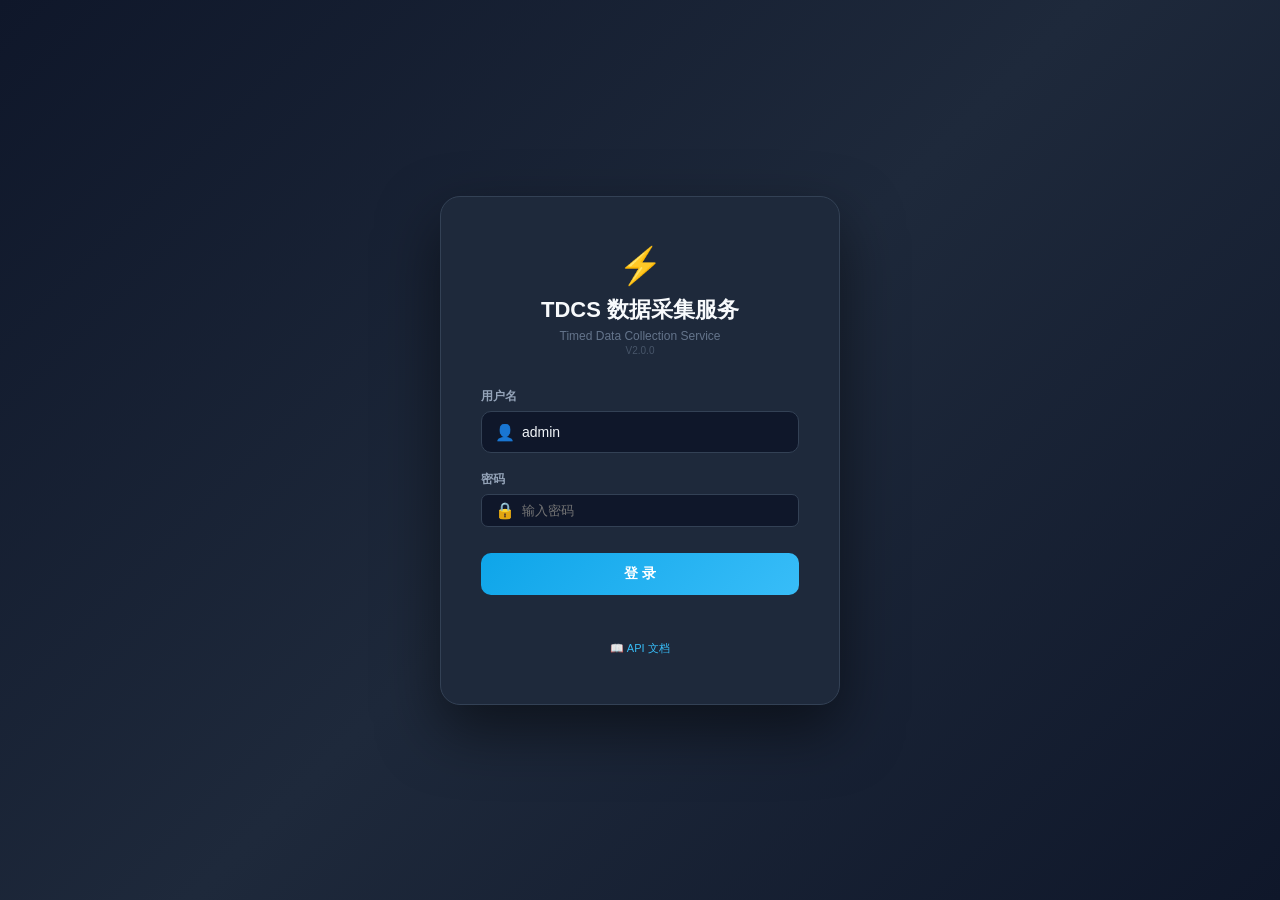
==== commit efec0d86: "v2.1.0: 全面优化 — 安全/代码质量/UI/Swagger文档 安全性: - JWT密钥强制>=16字符 + 表名SQL注入防护 - Webhook URL白名单校验 + HMAC签名 + 路" ====
--- a/etl-service/src/web/static/index.html
+++ b/etl-service/src/web/static/index.html
@@ -42,14 +42,26 @@
 .btn-danger{background:#dc2626;color:#fff}.btn-danger:hover{background:#b91c1c}
 .btn-ghost{background:#334155;color:#94a3b8}.btn-ghost:hover{background:#475569;color:#f1f5f9}
 .btn:disabled{opacity:.4;cursor:not-allowed}
-.login-wrap{display:flex;align-items:center;justify-content:center;min-height:100vh}
-.login-box{background:#1e293b;border:1px solid #334155;border-radius:16px;padding:40px;width:360px}
-.login-box h1{font-size:20px;font-weight:700;color:#f8fafc;margin-bottom:6px}
-.login-box p{font-size:13px;color:#64748b;margin-bottom:28px}
-.field{margin-bottom:16px}
-.field label{display:block;font-size:12px;font-weight:600;color:#94a3b8;margin-bottom:6px;text-transform:uppercase;letter-spacing:.5px}
-.field input,.field select{width:100%;background:#0f172a;border:1px solid #334155;border-radius:8px;padding:10px 14px;color:#f1f5f9;font-size:14px;outline:none;transition:border .15s}
-.field input:focus,.field select:focus{border-color:#38bdf8}
+.login-wrap{display:flex;align-items:center;justify-content:center;min-height:100vh;background:linear-gradient(135deg,#0f172a 0%,#1e293b 50%,#0f172a 100%)}
+.login-box{background:#1e293b;border:1px solid #334155;border-radius:20px;padding:48px 40px;width:400px;box-shadow:0 25px 60px rgba(0,0,0,.5)}
+.login-box .brand{text-align:center;margin-bottom:32px}
+.login-box .brand .icon{font-size:36px;margin-bottom:8px}
+.login-box .brand h1{font-size:22px;font-weight:700;color:#f8fafc;margin-bottom:4px}
+.login-box .brand p{font-size:12px;color:#64748b}
+.login-box .brand .ver{font-size:10px;color:#475569;margin-top:2px}
+.field{margin-bottom:18px}
+.field label{display:block;font-size:12px;font-weight:600;color:#94a3b8;margin-bottom:6px}
+.field .input-wrap{position:relative}
+.field .input-wrap .pre{position:absolute;left:14px;top:50%;transform:translateY(-50%);font-size:16px;color:#475569;pointer-events:none}
+.field .input-wrap input{padding-left:40px}
+.field input,.field select{width:100%;background:#0f172a;border:1px solid #334155;border-radius:10px;padding:12px 14px;color:#f1f5f9;font-size:14px;outline:none;transition:all .2s;box-sizing:border-box}
+.field input:focus,.field select:focus{border-color:#38bdf8;box-shadow:0 0 0 3px rgba(56,189,248,.15)}
+.login-box .btn-login{width:100%;padding:12px;border-radius:10px;font-size:14px;font-weight:700;margin-top:8px;background:linear-gradient(135deg,#0ea5e9,#38bdf8);color:#fff;border:none;cursor:pointer;transition:all .2s}
+.login-box .btn-login:hover{background:linear-gradient(135deg,#0284c7,#0ea5e9);box-shadow:0 4px 16px rgba(14,165,233,.3)}
+.login-box .btn-login:disabled{opacity:.5;cursor:not-allowed}
+.login-box .links{text-align:center;margin-top:16px;font-size:11px;color:#475569}
+.login-box .links a{color:#38bdf8;text-decoration:none}
+#loginErr{color:#f87171;font-size:12px;min-height:18px;text-align:center;margin-top:12px;transition:all .2s}
 .modal-overlay{display:none;position:fixed;inset:0;background:rgba(0,0,0,.6);z-index:100;align-items:center;justify-content:center}
 .modal-overlay.show{display:flex}
 .modal{background:#1e293b;border:1px solid #334155;border-radius:14px;padding:32px;width:440px;max-width:95vw}
@@ -69,6 +81,28 @@
 .score-high{color:#34d399;font-weight:700}.score-mid{color:#fbbf24;font-weight:700}.score-low{color:#f87171;font-weight:700}
 .tag{display:inline-flex;padding:2px 8px;border-radius:4px;font-size:11px;background:#334155;color:#94a3b8;margin:1px}
 .toolbar{display:flex;gap:10px;align-items:center;flex-wrap:wrap;margin-bottom:16px}
+/* 加载骨架动画 */
+.skeleton{background:linear-gradient(90deg,#1e293b 25%,#334155 50%,#1e293b 75%);background-size:200% 100%;animation:sk-pulse 1.5s ease-in-out infinite;border-radius:6px;color:transparent!important;user-select:none}
+@keyframes sk-pulse{0%{background-position:200% 0}100%{background-position:-200% 0}}
+.sk-text{display:inline-block;height:14px;min-width:60px}.sk-block{height:40px;width:100%;margin-bottom:8px}
+/* 空状态 */
+.empty-state{text-align:center;padding:48px 24px;color:#475569}
+.empty-state .icon{font-size:40px;margin-bottom:12px;opacity:.5}
+.empty-state .msg{font-size:14px;margin-bottom:4px}
+.empty-state .hint{font-size:12px;color:#334155}
+/* 错误卡片 */
+.err-card{background:#450a0a;border:1px solid #7f1d1d;border-radius:8px;padding:16px;color:#fca5a5;font-size:13px;margin-bottom:16px}
+.err-card .retry{cursor:pointer;color:#f87171;text-decoration:underline;margin-left:8px}
+/* Toast 增强 */
+.toast{position:fixed;bottom:24px;right:24px;background:#1e293b;border:1px solid #334155;border-radius:10px;padding:14px 20px;font-size:13px;color:#f1f5f9;box-shadow:0 8px 32px rgba(0,0,0,.4);transform:translateY(80px);opacity:0;transition:all .3s;z-index:999;max-width:360px;display:flex;align-items:center;gap:10px}
+.toast.show{transform:translateY(0);opacity:1}
+.toast.ok{border-color:#059669}.toast.ok .t-icon{color:#34d399}.toast.err-t{border-color:#dc2626}.toast.err-t .t-icon{color:#f87171}
+.toast .t-icon{font-size:18px;flex-shrink:0}.toast .t-body{flex:1}
+/* KPI 过渡 */
+.kpi .v{transition:all .4s ease}
+/* 最近文件行高亮 */
+tr.row-new td{background:#1a3a2a!important;transition:background 2s}
+tr.row-err td{background:#3a1a1a!important}
 </style>
 </head>
 <body>
@@ -76,21 +110,28 @@
 <!-- ── 登录页 ── -->
 <div class="login-wrap" id="loginPage">
   <div class="login-box">
-    <h1>ETL 数据采集服务</h1>
-    <p>实验室侧定时数据采集平台</p>
+    <div class="brand">
+      <div class="icon">⚡</div>
+      <h1>TDCS 数据采集服务</h1>
+      <p>Timed Data Collection Service</p>
+      <div class="ver">V2.0.0</div>
+    </div>
     <form onsubmit="doLogin();return false;">
-    <div class="field"><label>用户名</label><input id="loginUser" value="admin" autocomplete="username"></div>
-    <div class="field"><label>密码</label><input id="loginPass" type="password" placeholder="password" autocomplete="current-password"></div>
-    <button type="submit" class="btn btn-primary" style="width:100%;justify-content:center;padding:11px;margin-bottom:12px">登 录</button>
+    <div class="field"><label>用户名</label><div class="input-wrap"><span class="pre">👤</span><input id="loginUser" value="admin" placeholder="输入用户名" autocomplete="username"></div></div>
+    <div class="field"><label>密码</label><div class="input-wrap"><span class="pre">🔒</span><input id="loginPass" type="password" placeholder="输入密码" autocomplete="current-password"></div></div>
+    <button type="submit" class="btn-login">登 录</button>
     </form>
-    <div id="loginErr" style="color:#f87171;font-size:12px;min-height:16px;text-align:center"></div>
+    <div id="loginErr"></div>
+    <div class="links">
+      <a href="/docs" target="_blank">📖 API 文档</a>
+    </div>
   </div>
 </div>
 
 <!-- ── 主应用 ── -->
 <div id="app">
   <div class="sidebar">
-    <div class="logo"><h1>ETL 数据采集服务</h1><p>实验室侧定时采集平台</p></div>
+    <div class="logo"><h1>⚡ TDCS</h1><p>Timed Data Collection Service</p></div>
     <nav>
       <div class="nav-section">监控</div>
       <a class="active" onclick="nav(this,'dashboard')">📊 仪表盘</a>
@@ -106,6 +147,8 @@
       <a onclick="nav(this,'config')">🔧 系统配置</a>
       <a onclick="nav(this,'users')" id="navUsers" style="display:none">👥 用户管理</a>
       <a onclick="nav(this,'audit')" id="navAudit" style="display:none">📋 审计日志</a>
+      <div class="nav-section">开发者</div>
+      <a href="/docs" target="_blank">📖 API 文档</a>
     </nav>
     <div class="user-info">
       <strong id="sidebarUser">—</strong>
@@ -130,11 +173,11 @@
       <div style="display:grid;grid-template-columns:1fr 1fr;gap:20px;margin-bottom:20px">
         <div class="card">
           <h3>服务状态</h3>
-          <div id="healthStatus" style="font-size:13px;color:#64748b">加载中...</div>
+          <div id="healthStatus"><div class="skeleton sk-block"></div><div class="skeleton sk-block"></div></div>
         </div>
         <div class="card">
           <h3>队列 / Worker</h3>
-          <div id="workerStatus" style="font-size:13px;color:#64748b">加载中...</div>
+          <div id="workerStatus"><div class="skeleton sk-block"></div><div class="skeleton sk-block"></div></div>
         </div>
       </div>
       <div class="card">
@@ -380,32 +423,96 @@
 <div class="toast" id="toast"></div>
 
 <script>
-let token = localStorage.getItem('etl_token') || '';
-let currentUser = JSON.parse(localStorage.getItem('etl_user') || 'null');
+// ── 安全的 localStorage 读写 ────────────────────────────────────────────────
+function _safeGet(k) { try { return localStorage.getItem(k); } catch(_) { return null; } }
+function _safeSet(k, v) { try { localStorage.setItem(k, v); } catch(_) {} }
+function _safeDel(k) { try { localStorage.removeItem(k); } catch(_) {} }
+
+let token = _safeGet('etl_token') || '';
+let currentUser = null;
+try { currentUser = JSON.parse(_safeGet('etl_user') || 'null'); } catch(_) { currentUser = null; }
 let _filePage = 1, _auditPage = 1;
+let _loginLock = false;
+let _autoRefresh = null;  // 仪表盘自动刷新定时器
+
+// ── JWT 解码（自动补齐 base64url padding）────────────────────────────────────
+function _decodeJwtPayload(jwt) {
+  try {
+    let payload = jwt.split('.')[1];
+    if (!payload) throw new Error('invalid token format');
+    payload = payload.replace(/-/g, '+').replace(/_/g, '/');
+    while (payload.length % 4) payload += '=';
+    return JSON.parse(atob(payload));
+  } catch (e) {
+    throw new Error('token 解析失败: ' + e.message);
+  }
+}
+
+// ── 验证存储的 token 是否仍然有效 ────────────────────────────────────────────
+async function _verifyStoredToken() {
+  if (!token) return false;
+  try {
+    const r = await fetch('/api/v1/tasks/', {
+      headers: { 'Authorization': 'Bearer ' + token }
+    });
+    return r.ok;
+  } catch (_) {
+    return false;
+  }
+}
 
 // ─── 核心工具 ──────────────────────────────────────────────────────────────
 
 async function doLogin() {
+  if (_loginLock) return;
+  _loginLock = true;
+  const btn = document.querySelector('#loginPage .btn-login');
+  btn.disabled = true;
+  btn.textContent = '登录中...';
+
   const u = document.getElementById('loginUser').value.trim();
   const p = document.getElementById('loginPass').value;
-  document.getElementById('loginErr').textContent = '';
-  try {
+  const errEl = document.getElementById('loginErr');
+  errEl.textContent = '';
+
+  try {
+    if (!u || !p) { errEl.textContent = '请输入用户名和密码'; return; }
     const r = await fetch('/api/v1/auth/login', {
       method: 'POST',
-      headers: {'Content-Type':'application/json'},
-      body: JSON.stringify({username: u, password: p})
+      headers: { 'Content-Type': 'application/json' },
+      body: JSON.stringify({ username: u, password: p })
     });
-    const data = await r.json();
-    if (!r.ok) { document.getElementById('loginErr').textContent = data.error || '登录失败'; return; }
+    const data = await r.json().catch(() => ({}));
+    if (!r.ok) {
+      if (r.status === 429) {
+        errEl.textContent = '登录尝试过于频繁，请 1 分钟后再试';
+      } else if (r.status === 401) {
+        errEl.textContent = '用户名或密码错误';
+      } else if (r.status >= 500) {
+        errEl.textContent = '服务器内部错误，请联系管理员';
+      } else {
+        errEl.textContent = data.error || '登录失败 (' + r.status + ')';
+      }
+      return;
+    }
     token = data.token;
-    const pl = JSON.parse(atob(token.split('.')[1].replace(/-/g,'+').replace(/_/g,'/')));
-    currentUser = {id: pl.sub, username: pl.username, role: pl.role};
-    localStorage.setItem('etl_token', token);
-    localStorage.setItem('etl_user', JSON.stringify(currentUser));
+    const pl = _decodeJwtPayload(token);
+    currentUser = { id: pl.sub, username: pl.username, role: pl.role };
+    _safeSet('etl_token', token);
+    _safeSet('etl_user', JSON.stringify(currentUser));
     enterApp();
-  } catch(e) {
-    document.getElementById('loginErr').textContent = '网络错误：' + e.message;
+  } catch (e) {
+    if (e.name === 'TypeError' && e.message.includes('fetch')) {
+      errEl.textContent = '无法连接服务器，请检查网络';
+    } else if (e.name === 'TypeError' && e.message.includes('NetworkError')) {
+      errEl.textContent = '网络连接失败，请检查服务是否运行';
+    } else {
+      errEl.textContent = '登录异常: ' + e.message;
+    }
+  } finally {
+    _loginLock = false;
+    btn.disabled = false;
+    btn.textContent = '登 录';
   }
 }
 
@@ -420,6 +527,9 @@
     document.getElementById('navAudit').style.display = '';
   }
   loadDashboard();
+  // 仪表盘 30s 自动刷新
+  if (_autoRefresh) clearInterval(_autoRefresh);
+  _autoRefresh = setInterval(() => { if (document.getElementById('page-dashboard').classList.contains('active')) loadDashboard(); }, 30000);
   // 预填文件任务过滤器
   api('GET', '/api/v1/tasks/').then(d => {
     const sel = document.getElementById('fileTaskFilter');
@@ -433,7 +543,7 @@
 
 function logout() {
   token = ''; currentUser = null;
-  localStorage.removeItem('etl_token'); localStorage.removeItem('etl_user');
+  _safeDel('etl_token'); _safeDel('etl_user');
   document.getElementById('app').style.display = 'none';
   document.getElementById('loginPage').style.display = 'flex';
   document.getElementById('navUsers').style.display = 'none';
@@ -465,9 +575,11 @@
 
 function toast(msg, type) {
   const t = document.getElementById('toast');
-  t.textContent = msg;
+  const icon = type === 'err' ? '✕' : '✓';
+  t.innerHTML = `<span class="t-icon">${icon}</span><span class="t-body">${msg}</span>`;
   t.className = 'toast show ' + (type === 'err' ? 'err-t' : 'ok');
-  setTimeout(() => t.classList.remove('show'), 3500);
+  clearTimeout(t._tid);
+  t._tid = setTimeout(() => t.classList.remove('show'), 3500);
 }
 
 function badge(s) {
@@ -476,6 +588,19 @@
 }
 function roleBadge(r) {
   return `<span class="badge badge-${r||'viewer'}">${r||'viewer'}</span>`;
+}
+
+// ── 通用状态渲染 ─────────────────────────────────────────────────────────
+function _loading(rows=5) {
+  return '<tr>' + Array(rows).fill('<td><div class="skeleton sk-text"></div></td>').join('') + '</tr>'.repeat(3);
+}
+function _empty(msg='暂无数据', icon='📭') {
+  return `<div class="empty-state"><div class="icon">${icon}</div><div class="msg">${msg}</div></div>`;
+}
+function _error(msg, retryFn) {
+  let r = '';
+  if (retryFn) r = `<span class="retry" onclick="(${retryFn.toString()})()">重试</span>`;
+  return `<div class="err-card">⚠ ${msg}${r}</div>`;
 }
 function scoreClass(s) { return s>=80?'score-high':s>=60?'score-mid':'score-low'; }
 
@@ -995,7 +1120,19 @@
 }
 
 // ─── 启动 ─────────────────────────────────────────────────────────────────
-if (currentUser) enterApp();
+(async function() {
+  if (currentUser && token) {
+    // 验证存储的 token 是否仍然有效
+    const valid = await _verifyStoredToken();
+    if (valid) {
+      enterApp();
+    } else {
+      // token 已过期或无效，清除并显示登录页
+      token = ''; currentUser = null;
+      _safeDel('etl_token'); _safeDel('etl_user');
+    }
+  }
+})();
 </script>
 </body>
 </html>
